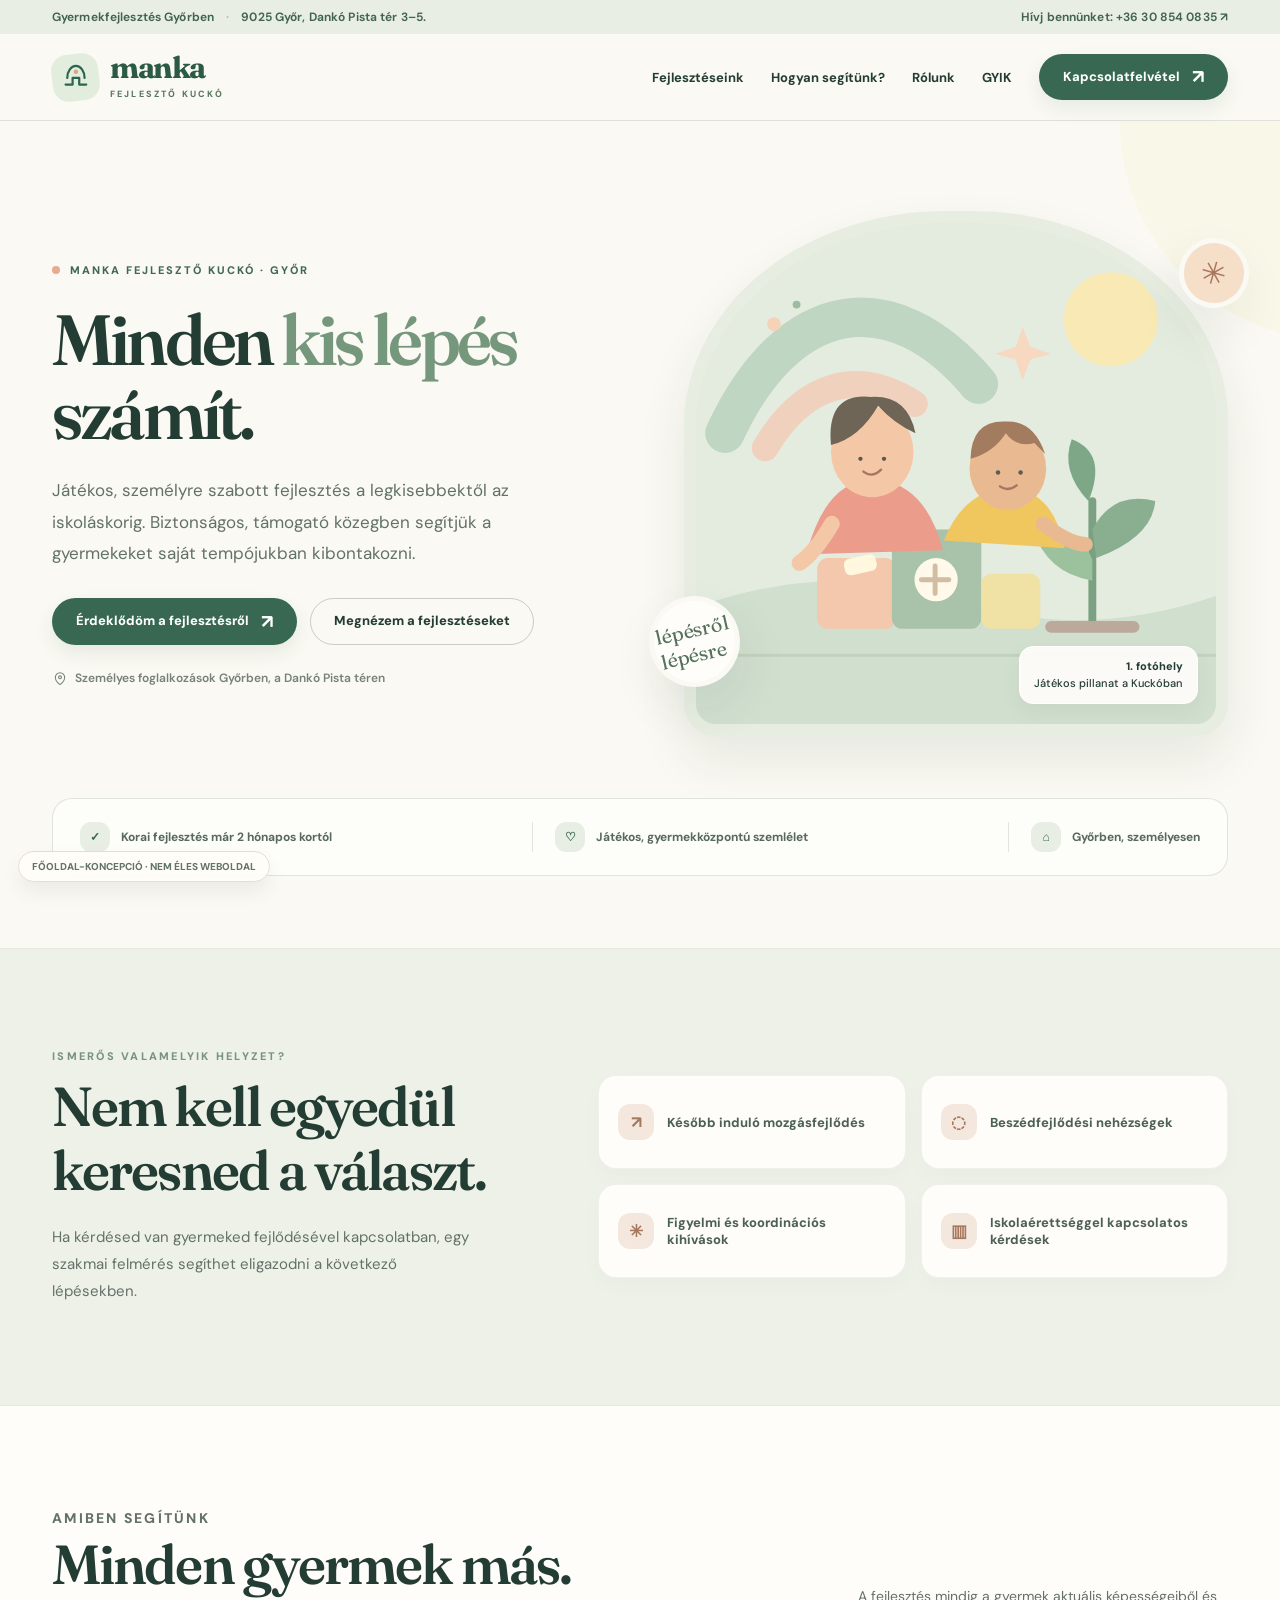
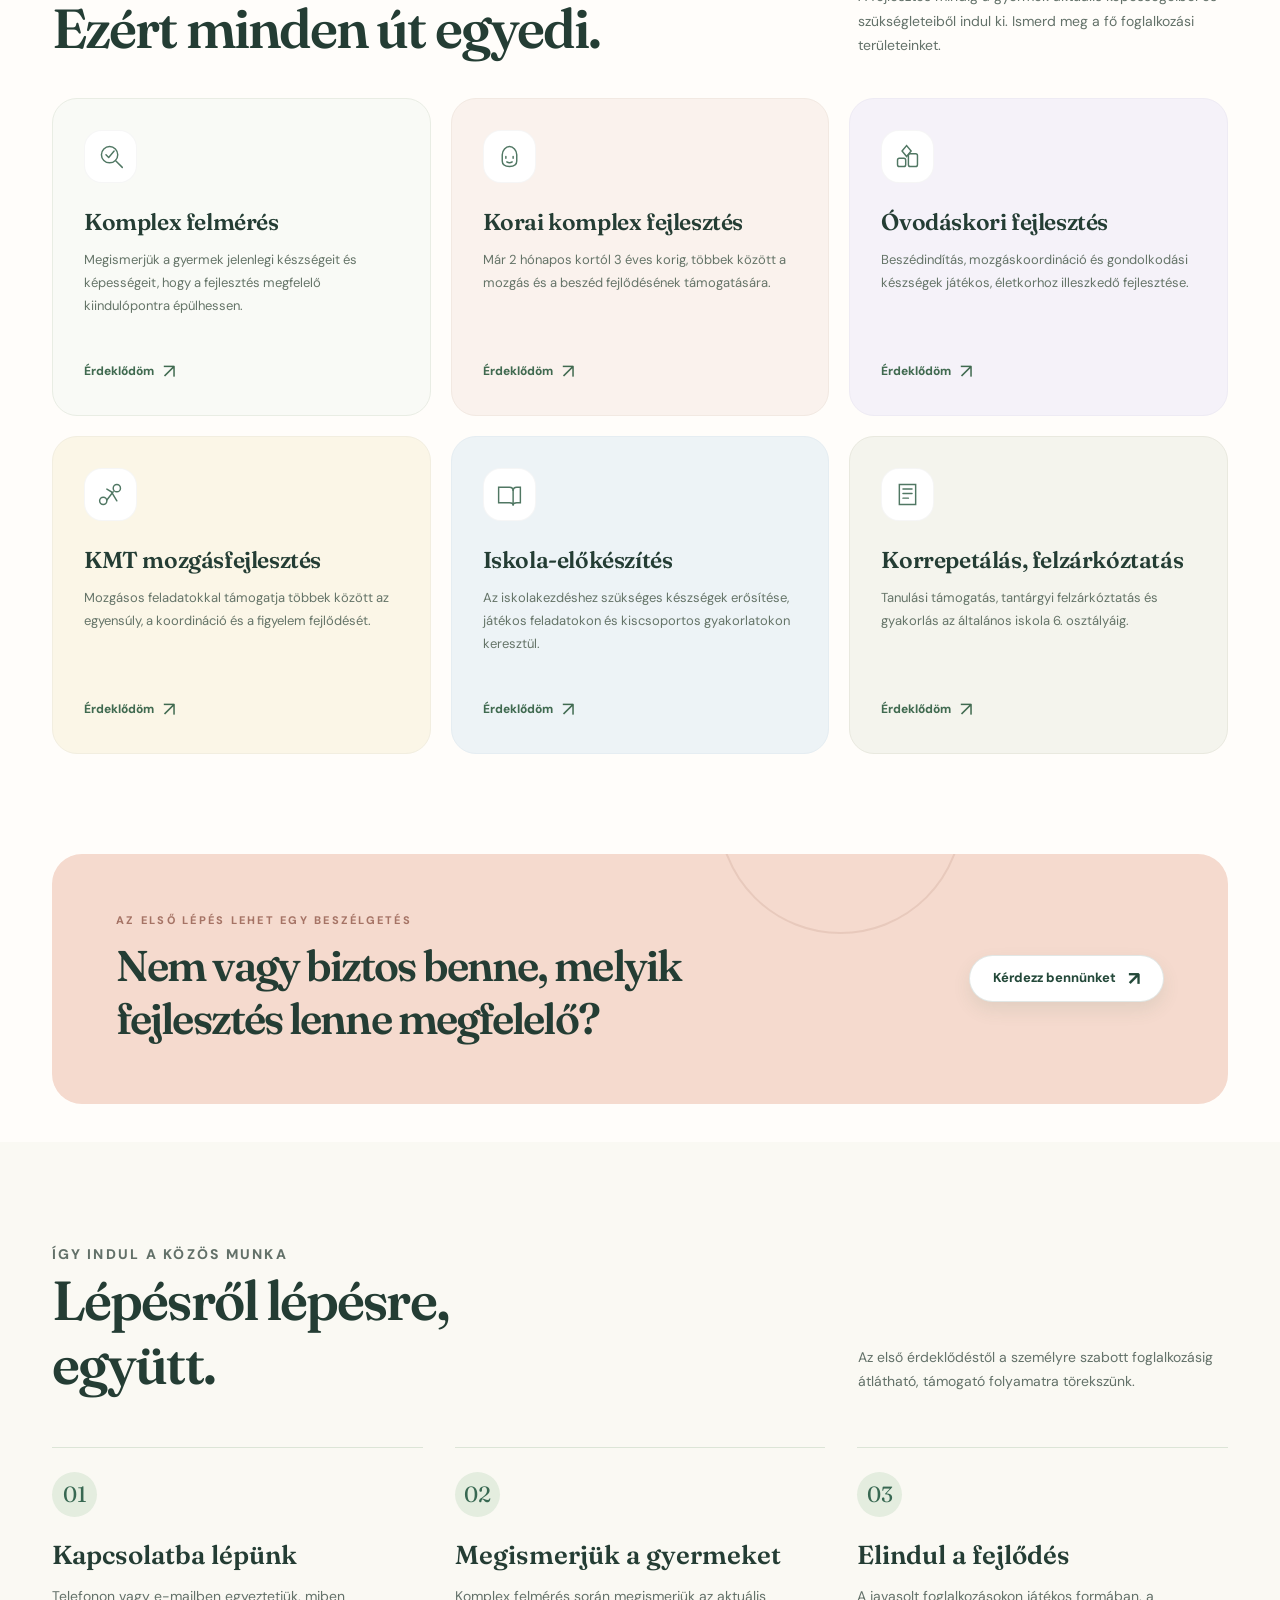
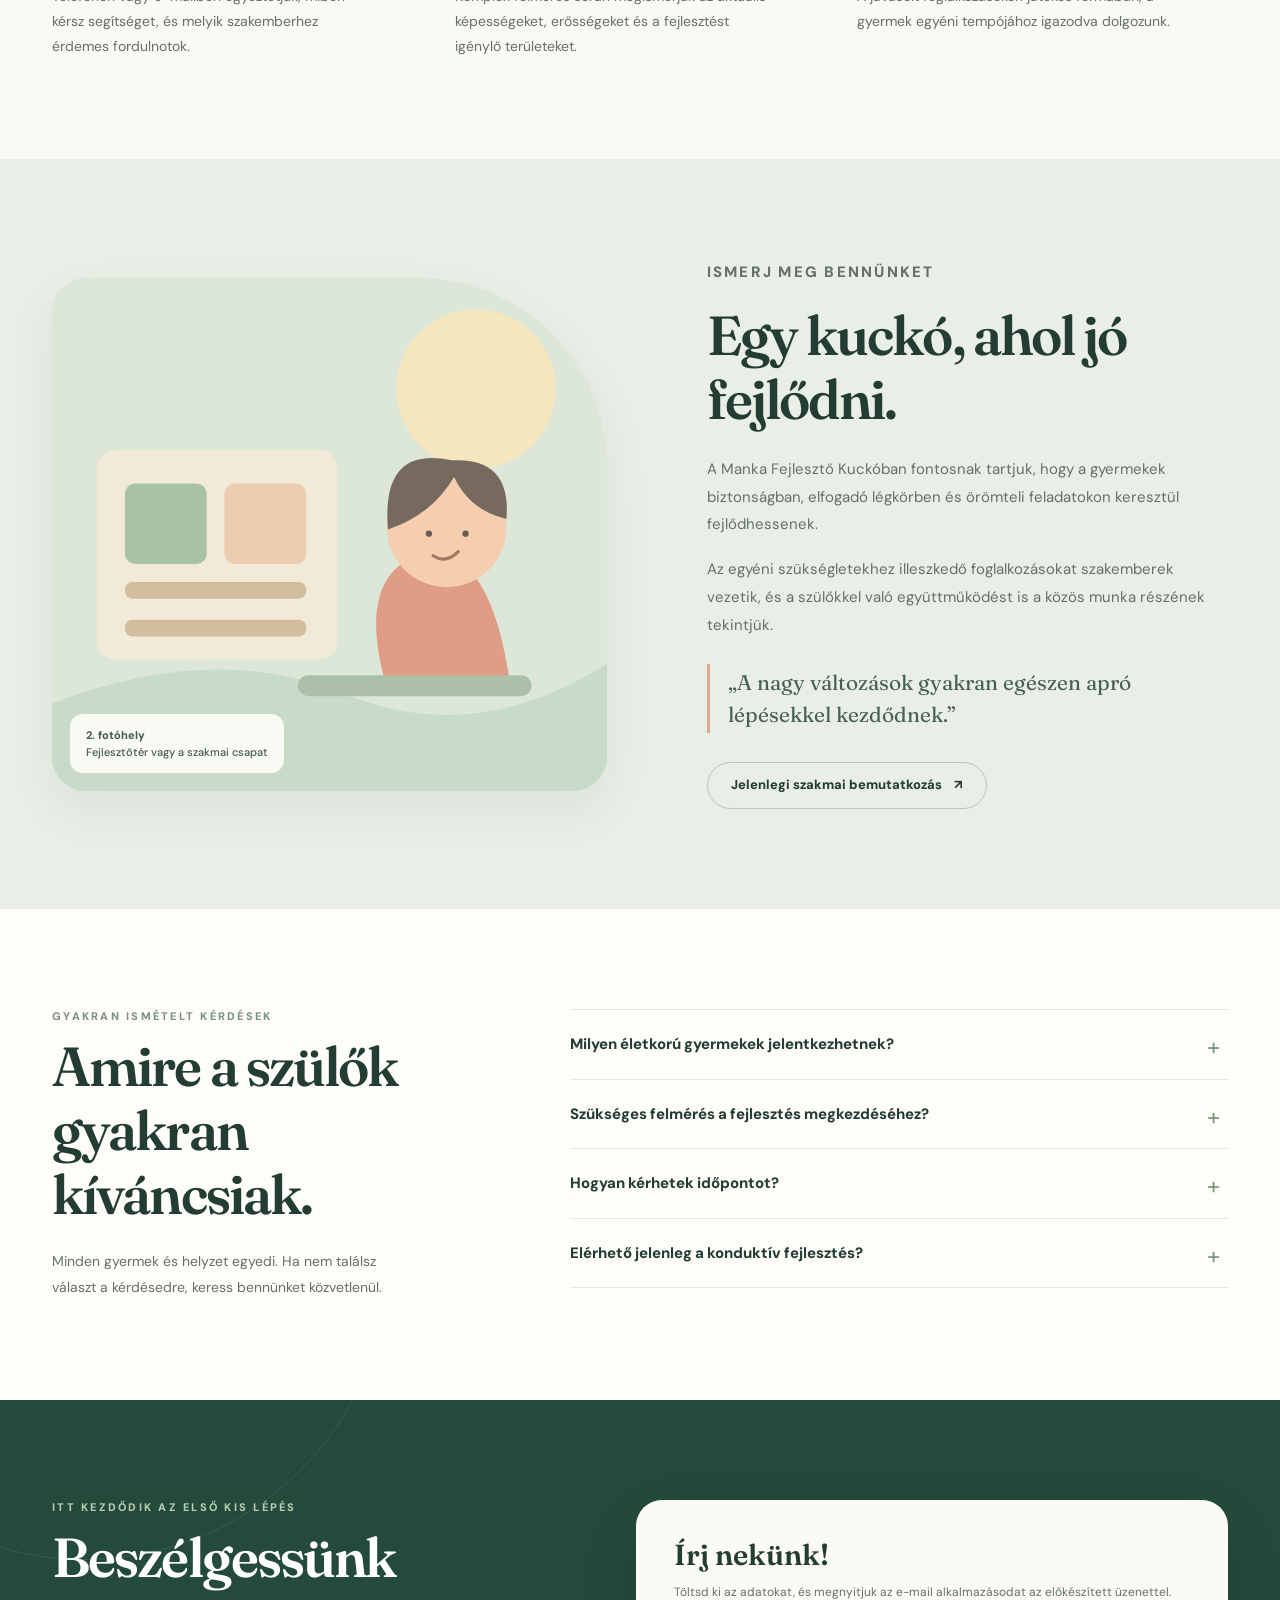
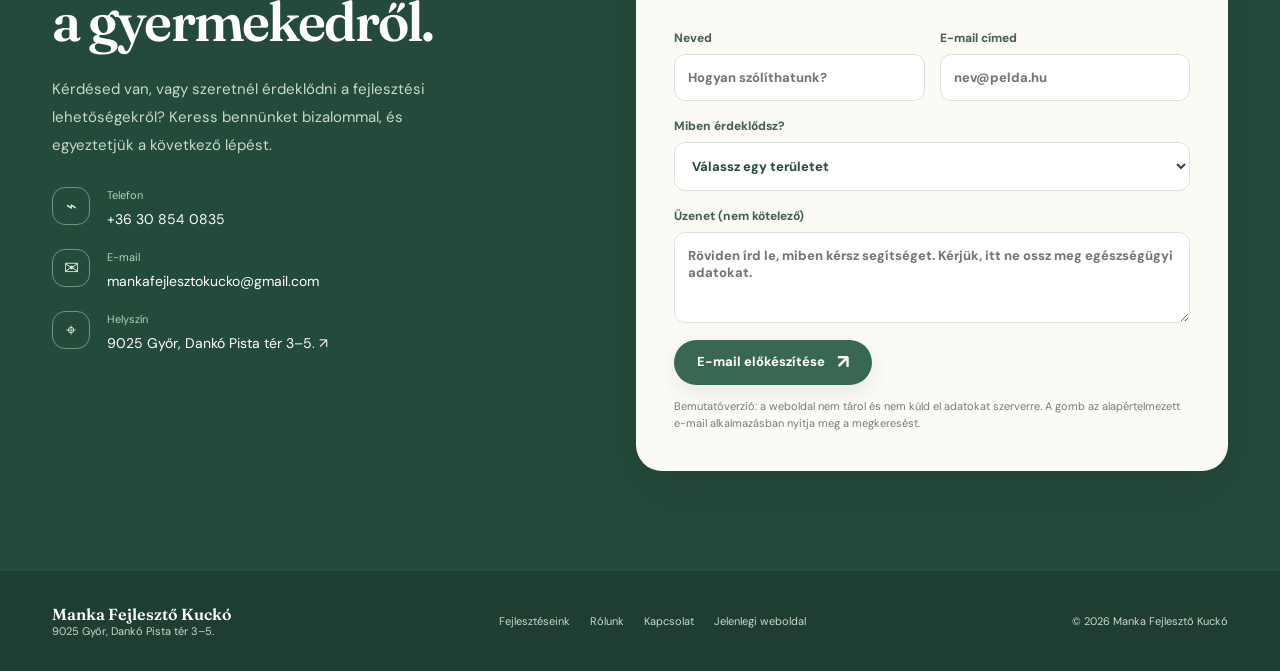
==== site/index.html @ 6ec90749 "Manka reszponziv fooldal feltoltese" ====
<!DOCTYPE html>
<html lang="hu">
<head>
  <meta charset="utf-8" />
  <meta name="viewport" content="width=device-width, initial-scale=1" />
  <meta name="theme-color" content="#f9f7f1" />
  <meta name="robots" content="noindex, nofollow" />
  <meta name="description" content="Manka Fejlesztő Kuckó Győrben. Korai komplex fejlesztés, óvodáskori fejlesztés, KMT mozgásfejlesztés, iskola-előkészítés és felzárkóztatás. Minden kis lépés számít." />
  <title>Manka Fejlesztő Kuckó | Minden kis lépés számít</title>
  <link rel="preconnect" href="https://fonts.googleapis.com" />
  <link rel="preconnect" href="https://fonts.gstatic.com" crossorigin />
  <link href="https://fonts.googleapis.com/css2?family=DM+Sans:wght@400;500;600;700;800&family=Fraunces:opsz,wght,SOFT,WONK@9..144,400,50,1;9..144,500,50,1;9..144,600,50,1;9..144,700,50,1&display=swap" rel="stylesheet" />
  <style>
    :root {
      --bg: #faf9f3;
      --paper: #fffdfa;
      --cream: #f3f1e8;
      --ink: #243d34;
      --muted: #637169;
      --green: #386852;
      --green-dk: #24493a;
      --sage: #e7eee3;
      --lilac: #ece5f3;
      --peach: #f8ded0;
      --butter: #f7ebbc;
      --sky: #dce8ee;
      --line: rgba(36,61,52,.13);
      --radius: 24px;
      --shadow: 0 22px 50px rgba(43,64,46,.08);
    }
    *, *::before, *::after { box-sizing:border-box }
    html { scroll-behavior:smooth; scroll-padding-top: 112px }
    body { margin:0; color:var(--ink); background:var(--bg); font-family:'DM Sans','Segoe UI',Arial,sans-serif; -webkit-font-smoothing:antialiased }
    a { color:inherit; text-decoration:none }
    button,input,select,textarea { font:inherit }
    button { cursor:pointer }
    img,svg { max-width:100%; display:block }
    ::selection { background:#d9e9c9 }
    :focus-visible { outline:3px solid #d98a72; outline-offset:3px }
    .container { width:min(1176px, calc(100% - 56px)); margin-inline:auto }
    .topbar { background:#e8eee4; color:#416350; font-size:12px; font-weight:650; letter-spacing:.01em; }
    .topbar .container { display:flex; justify-content:space-between; align-items:center; min-height:34px; gap:16px }
    .topbar a:hover { text-decoration:underline }
    .topbar .sep { margin:0 9px; opacity:.38 }
    .header { position:sticky; z-index:50; top:0; background:rgba(250,249,243,.96); backdrop-filter:blur(16px); border-bottom:1px solid var(--line) }
    .nav { height:86px; display:flex; align-items:center; gap:30px }
    .brand { display:inline-flex; align-items:center; gap:11px; flex:none; white-space:nowrap }
    .brand-icon { width:47px; height:47px; border-radius:16px; background:#e3edde; display:grid; place-items:center; transform:rotate(-7deg) }
    .brand-icon svg { transform:rotate(7deg) }
    .brand-name { font-family:'Fraunces',Georgia,serif; font-weight:700; font-size:30px; line-height:.95; letter-spacing:-1.5px; color:#2b5a45 }
    .brand-caption { display:block; margin-top:5px; font-size:9px; font-weight:800; letter-spacing:2.15px; color:#587761; text-transform:uppercase }
    .menu { margin-left:auto; display:flex; align-items:center; gap:27px; font-size:13px; font-weight:700 }
    .menu a:not(.btn) { transition:color .2s }
    .menu a:hover { color:var(--green) }
    .btn { display:inline-flex; justify-content:center; align-items:center; gap:12px; padding:15px 23px; border:1px solid transparent; border-radius:999px; background:var(--green); color:white; font-weight:800; font-size:13px; line-height:1.15; box-shadow:0 8px 18px rgba(56,104,82,.1); transition:transform .2s ease,background .2s ease,box-shadow .2s ease }
    .btn:hover { background:#234d3a; transform:translateY(-2px); box-shadow:0 12px 22px rgba(36,73,58,.16) }
    .btn-light { background:#fff; color:var(--green-dk); border-color:rgba(36,73,58,.13) }
    .btn-light:hover { color:white }
    .btn-outline { color:var(--ink); background:transparent; border:1px solid rgba(36,61,52,.23); box-shadow:none }
    .btn-outline:hover { color:#fff }
    .arrow { font-size:19px; line-height:0 }
    .menu-toggle { display:none; margin-left:auto; align-items:center; justify-content:center; width:44px; height:44px; border:1px solid var(--line); border-radius:13px; background:white; color:var(--ink) }
    .hero { position:relative; isolation:isolate; padding:75px 0 72px; overflow:hidden }
    .hero::after { content:''; position:absolute; width:440px; height:440px; right:-280px; top:-220px; border-radius:50%; background:var(--butter); opacity:.22; z-index:-1 }
    .hero-grid { display:grid; grid-template-columns:1fr 1.02fr; gap:64px; align-items:center }
    .eyebrow { display:inline-flex; align-items:center; gap:10px; color:#416851; font-size:11px; font-weight:800; letter-spacing:2px; text-transform:uppercase }
    .eyebrow::before { content:''; width:8px; height:8px; background:#e7aa90; border-radius:50%; }
    .hero h1 { font-family:'Fraunces',Georgia,serif; font-size:clamp(55px,5.55vw,81px); line-height:1.045; font-weight:600; letter-spacing:-3.8px; margin:24px 0 24px; max-width:600px }
    .hero h1 em { font-style:normal; color:#75977c }
    .hero-desc { font-size:17px; color:#627268; line-height:1.85; max-width:482px; margin:0 0 29px }
    .hero-actions { display:flex; align-items:center; gap:13px; flex-wrap:wrap }
    .hero-note { display:flex; align-items:center; gap:7px; color:#748177; font-size:12px; font-weight:600; margin-top:25px }
    .hero-note svg { width:16px; height:16px }
    .hero-art { position:relative; min-width:0; padding:15px 0 12px 18px }
    .hero-visual { position:relative; aspect-ratio: 1.035; border-radius:48% 47% 32px 32px/41% 40% 32px 32px; background:#e1e9da; border:12px solid #e7eee1; box-shadow:0 24px 50px rgba(44,70,56,.09); overflow:hidden }
    .hero-photo { position:absolute; inset:0; width:100%; height:100%; object-fit:cover; display:none }
    .hero-visual.has-image .hero-photo { display:block }
    .hero-visual.has-image .placeholder-art { display:none }
    .placeholder-art { height:100%; width:100%; display:grid; place-items:center; position:relative; overflow:hidden; background:linear-gradient(140deg,#eff1e4 5%,#dce8de 90%) }
    .placeholder-art svg { width:100%; height:100%; position:absolute; inset:0 }
    .photo-tag { position:absolute; right:18px; bottom:20px; padding:11px 14px; color:var(--ink); background:rgba(255,253,250,.92); border:1px solid #fff; border-radius:14px; font-size:11px; font-weight:800; line-height:1.55; text-align:right; box-shadow:0 8px 20px rgba(45,71,49,.06) }
    .hero-visual.has-image .photo-tag { display:none }
    .bubble { position:absolute; display:grid; place-items:center; font-family:'Fraunces',Georgia,serif; font-size:20px; color:#55725a; background:#fffdfa; border:5px solid var(--bg); box-shadow:var(--shadow); border-radius:50%; width:91px; height:91px; left:-17px; bottom:61px; transform:rotate(-13deg) }
    .bubble.small { width:70px; height:70px; left:auto; right:-21px; top:42px; bottom:auto; background:#f6dfc9; color:#aa775e; transform:rotate(16deg); font-size:31px }
    .hero-points { margin-top:50px; padding:23px 27px; border-radius:20px; background:rgba(255,255,255,.6); border:1px solid var(--line); display:flex; justify-content:space-between; gap:15px; align-items:center }
    .hero-point { display:flex; align-items:center; gap:11px; color:#57695e; font-size:12px; font-weight:700; }
    .hero-point .picon { flex:none; width:30px; height:30px; border-radius:11px; display:grid; place-items:center; background:#e9eee5; color:var(--green) }
    .hero-point + .hero-point { padding-left:22px; border-left:1px solid var(--line) }
    section { scroll-margin-top:90px }
    .section { padding:100px 0 }
    .section-head { display:flex; align-items:end; justify-content:space-between; gap:30px; margin-bottom:37px }
    .kicker { font-size:11px; font-weight:800; letter-spacing:2.25px; color:#79927e; text-transform:uppercase; margin:0 0 12px }
    h2,h3,p { overflow-wrap:break-word }
    h2 { font-family:'Fraunces',Georgia,serif; font-weight:600; font-size:clamp(38px,4.3vw,55px); line-height:1.16; letter-spacing:-1.9px; margin:0 }
    .section-head p { max-width:370px; line-height:1.75; font-size:14px; color:var(--muted); margin:0 0 3px }
    .concerns { background:#edf1e8; border-top:1px solid rgba(36,61,52,.04); border-bottom:1px solid rgba(36,61,52,.04) }
    .concerns-grid { display:grid; grid-template-columns: .84fr 1.16fr; gap:90px; align-items:center }
    .concerns .intro { color:var(--muted); font-size:15px; line-height:1.8; margin:21px 0 0; max-width:430px }
    .concerns-list { display:grid; grid-template-columns:1fr 1fr; gap:15px }
    .concern { min-height:94px; display:flex; align-items:center; gap:13px; background:var(--paper); border:1px solid rgba(44,79,55,.07); padding:19px; border-radius:18px; font-weight:750; font-size:13px; color:#4c6054; box-shadow:0 8px 22px rgba(50,74,50,.025) }
    .concern span { flex:none; display:grid; place-items:center; width:36px; height:36px; border-radius:12px; background:#f4e8de; color:#a8785e; font-size:17px }
    .services { background:#fffdfa }
    .service-grid { display:grid; grid-template-columns:repeat(3,1fr); gap:20px }
    .service { display:flex; flex-direction:column; gap:0; border:1px solid #e9ede4; padding:31px; border-radius:25px; background:#f9faf6; min-height:318px; transition:transform .2s ease,box-shadow .2s ease; position:relative }
    .service:hover { transform:translateY(-5px); box-shadow:var(--shadow) }
    .service:nth-child(2) { background:#faf2ed; border-color:#f2e9e2 }
    .service:nth-child(3) { background:#f5f2f9; border-color:#eeebf4 }
    .service:nth-child(4) { background:#fbf6e7; border-color:#f2eee0 }
    .service:nth-child(5) { background:#edf3f6; border-color:#e5edf2 }
    .service:nth-child(6) { background:#f4f4ed; border-color:#e9e9df }
    .service-icon { width:53px; height:53px; border-radius:18px; background:white; display:grid; place-items:center; color:#507763; margin-bottom:25px; border:1px solid rgba(0,0,0,.035) }
    .service-icon svg { width:29px; height:29px }
    .service h3 { font-family:'Fraunces',Georgia,serif; font-size:23px; letter-spacing:-.4px; line-height:1.27; margin:0 0 12px; font-weight:600 }
    .service p { color:#657468; font-size:13px; line-height:1.75; margin:0 0 22px }
    .service-link { margin-top:auto; font-weight:800; color:#406a50; font-size:12px; display:inline-flex; align-items:center; gap:9px; width:fit-content }
    .service-link span { font-size:20px; font-weight:400 }
    .interlude { padding:0 0 38px; background:#fffdfa }
    .interlude-inner { border-radius:30px; background:#f5dace; min-height:250px; display:flex; align-items:center; justify-content:space-between; gap:40px; padding:53px 64px; position:relative; overflow:hidden }
    .interlude-inner::after { content:''; width:245px; height:245px; border:2px solid rgba(146,102,83,.14); border-radius:50%; position:absolute; right:265px; top:-165px }
    .interlude .kicker { color:#a57365 }
    .interlude h2 { max-width:615px; font-size:43px; line-height:1.24 }
    .steps { background:#faf9f3 }
    .step-grid { display:grid; grid-template-columns:repeat(3,1fr); gap:32px; margin-top:50px }
    .step { border-top:1px solid #dce5d7; padding-top:24px }
    .step-no { width:45px; height:45px; display:grid; place-items:center; border-radius:50%; background:#e4eddf; font-family:'Fraunces',Georgia,serif; font-size:22px; color:var(--green); margin-bottom:22px }
    .step h3 { font-family:'Fraunces',Georgia,serif; font-size:26px; font-weight:600; margin:0 0 13px }
    .step p { max-width:318px; color:var(--muted); font-size:14px; line-height:1.8; margin:0 }
    .about { background:#e9eee6 }
    .about-grid { display:grid; grid-template-columns:1fr .94fr; gap:100px; align-items:center }
    .about-photo { aspect-ratio: 1.08; position:relative; border-radius:34px 190px 34px 34px; background:#d7e3d6; overflow:hidden; box-shadow:0 20px 48px rgba(41,73,53,.065) }
    .about-photo svg { position:absolute; inset:0; width:100%; height:100% }
    .about-photo img { width:100%; height:100%; position:absolute; inset:0; object-fit:cover; display:none }
    .about-photo.has-image img { display:block }
    .about-photo.has-image svg { display:none }
    .photo-label { position:absolute; bottom:18px; left:18px; padding:13px 16px; border-radius:13px; color:#465b50; font-weight:800; font-size:11px; line-height:1.5; background:rgba(255,253,250,.91) }
    .about-photo.has-image .photo-label { display:none }
    .about h2 { margin-bottom:24px }
    .about p { font-size:15px; line-height:1.85; color:var(--muted); margin:0 0 17px }
    .about-statement { margin:25px 0 29px; border-left:3px solid #dba98c; padding:3px 0 3px 18px; font-family:'Fraunces',Georgia,serif; font-size:21px; line-height:1.5; color:#46614f }
    .faq { background:#fffdfa }
    .faq-grid { display:grid; grid-template-columns:.8fr 1.2fr; gap:80px; align-items:start }
    .faq-intro { color:var(--muted); line-height:1.85; font-size:14px; max-width:330px; margin:22px 0 0 }
    details { border-bottom:1px solid #e4e9e2; }
    details:first-child { border-top:1px solid #e4e9e2 }
    summary { list-style:none; padding:23px 44px 23px 0; cursor:pointer; font-size:15px; font-weight:800; position:relative; line-height:1.5 }
    summary::-webkit-details-marker { display:none }
    summary::after { content:'+'; position:absolute; right:8px; top:19px; font-size:24px; font-weight:400; color:#78957d }
    details[open] summary::after { content:'−' }
    .faq details p { color:var(--muted); font-size:14px; line-height:1.8; margin:0; padding:0 24px 22px 0 }
    .contact { background:#244a3b; color:#fff; position:relative; overflow:hidden }
    .contact::before { content:''; position:absolute; width:610px; height:610px; border:1px solid rgba(255,255,255,.09); border-radius:50%; top:-450px; left:-220px }
    .contact-grid { display:grid; grid-template-columns: .9fr 1.1fr; gap:100px; align-items:start }
    .contact .kicker { color:#bacdb4 }
    .contact h2 { max-width:450px }
    .contact-intro { color:#cbd8ce; line-height:1.85; max-width:420px; font-size:15px; margin:22px 0 28px }
    .contact-detail { display:flex; align-items:flex-start; gap:17px; margin:19px 0; font-size:14px; line-height:1.6 }
    .contact-detail .d-icon { width:38px; height:38px; flex:none; border:1px solid #739182; border-radius:13px; display:grid; place-items:center; font-size:18px; color:#e0eddc }
    .contact-detail small { color:#b7cdbd; display:block; font-size:11px; margin-bottom:3px }
    .contact-detail a:hover { text-decoration:underline }
    .form-card { background:#fbfaf5; padding:38px; border-radius:26px; color:var(--ink); box-shadow:0 24px 60px rgba(0,0,0,.10) }
    .form-card h3 { font-family:'Fraunces',Georgia,serif; font-weight:600; font-size:29px; line-height:1.2; margin:0 0 9px }
    .form-card .hint { color:var(--muted); font-size:12px; line-height:1.7; margin:0 0 27px }
    .field-grid { display:grid; grid-template-columns:1fr 1fr; gap:15px }
    label.field { display:flex; flex-direction:column; gap:8px; margin-bottom:17px; color:#466054; font-size:12px; font-weight:800 }
    .field input,.field select,.field textarea { width:100%; border:1px solid #dae3da; background:#fff; border-radius:11px; padding:14px 13px; color:#2d4939; outline:none; font-size:13px; }
    .field input:focus,.field select:focus,.field textarea:focus { border-color:#81aa88; box-shadow:0 0 0 3px rgba(129,170,136,.13) }
    .field textarea { min-height:91px; resize:vertical }
    .form-note { color:#718075; font-size:11px; line-height:1.6; margin:13px 0 0 }
    .form-card button { border:0 }
    footer { background:#1d3e31; color:#cbd7ce; padding:33px 0 }
    .footer-row { display:flex; align-items:center; justify-content:space-between; gap:18px; font-size:11px }
    .footer-row strong { font-size:16px; font-family:'Fraunces',Georgia,serif; color:#fff; font-weight:600 }
    .footer-links { display:flex; gap:20px; flex-wrap:wrap }
    .footer-links a:hover { color:#fff;text-decoration:underline }
    .prototype-banner { position:fixed; bottom:18px; left:18px; z-index:42; background:#fffdf7ed; border:1px solid #e3ded1; border-radius:999px; color:#637369; padding:8px 13px; font-size:10px; font-weight:800; box-shadow:0 10px 20px rgba(0,0,0,.06); pointer-events:none }
    .mobile-cta { display:none }
    @media (max-width:1050px) {
      .menu { gap:15px; font-size:12px }
      .hero-grid { gap:25px }
      .hero h1 { font-size:65px }
      .about-grid { gap:45px }
      .contact-grid { gap:45px }
    }
    @media (max-width:820px) {
      .container { width:min(100% - 36px,650px) }
      .topbar { display:none }
      .nav { height:70px }
      .brand-name { font-size:25px }
      .brand-icon { width:43px;height:43px }
      .menu-toggle { display:flex }
      .menu { display:none; position:absolute; top:70px; left:0; right:0; background:#fcfaf5; border-top:1px solid var(--line); padding:20px 24px 24px; box-shadow:0 20px 25px rgba(0,0,0,.07); flex-direction:column; align-items:stretch; gap:0; }
      .menu.is-open { display:flex }
      .menu a { padding:14px 5px; font-size:15px }
      .menu .btn { margin-top:12px; padding:15px }
      .hero { padding:52px 0 59px }
      .hero-grid { grid-template-columns:1fr; gap:30px }
      .hero h1 { font-size:clamp(49px,9vw,70px); max-width:660px;letter-spacing:-2.6px }
      .hero-desc { max-width:560px }
      .hero-art { max-width:550px; width:100%; margin:0 auto; padding:20px 25px }
      .hero-visual { aspect-ratio:1.16 }
      .hero-points { margin-top:14px; flex-wrap:wrap; justify-content:center }
      .hero-point + .hero-point { border:0; padding-left:0 }
      .section { padding:72px 0 }
      .section-head { align-items:start; flex-direction:column; gap:12px }
      .concerns-grid,.about-grid,.faq-grid,.contact-grid { grid-template-columns:1fr; gap:35px }
      .concerns-list { gap:12px }
      .service-grid { grid-template-columns:repeat(2,1fr) }
      .interlude-inner { padding:45px 30px; flex-direction:column; align-items:start; gap:25px }
      .interlude h2 { font-size:38px }
      .step-grid { gap:20px }
      .about-photo { max-width:570px; margin:0 auto; width:100%; aspect-ratio:1.3 }
      .contact-grid { gap:34px }
      .prototype-banner { display:none }
      .mobile-cta { display:flex; align-items:center; justify-content:center; gap:8px; position:fixed; bottom:14px; right:14px; z-index:49; background:var(--green); color:#fff; padding:13px 18px; border-radius:99px; font-weight:800; font-size:12px; box-shadow:0 8px 30px #1d3e3160 }
      body { padding-bottom:30px }
    }
    @media (max-width:560px) {
      .hero h1 { font-size:52px; line-height:1.09; letter-spacing:-2.3px }
      .hero-desc { font-size:15px; line-height:1.8 }
      .hero-actions .btn { flex:1; min-width:170px; padding:16px 15px }
      .hero-point { width:100%; }
      .hero-points { padding:16px 19px; gap:15px; align-items:start }
      .hero-art { padding:10px 11px }
      .hero-visual { border-width:8px; border-radius:44% 44% 23px 23px/34% 34% 23px 23px }
      .bubble { width:67px;height:67px;left:-10px;bottom:55px;font-size:16px;border-width:3px }
      .bubble.small { width:51px;height:51px;right:-9px;top:24px;font-size:25px;border-width:3px }
      .photo-tag { right:12px;bottom:12px;font-size:10px;padding:9px }
      .section { padding:63px 0 }
      h2 { font-size:38px; letter-spacing:-1.2px }
      .concerns-list { grid-template-columns:1fr 1fr; gap:8px }
      .concern { font-size:12px; padding:12px; min-height:85px; gap:9px; }
      .concern span { width:28px; height:28px; border-radius:9px; font-size:14px }
      .service-grid { grid-template-columns:1fr }
      .service { min-height:264px; padding:27px }
      .service-icon { margin-bottom:18px }
      .interlude-inner { border-radius:22px; padding:36px 23px }
      .interlude h2 { font-size:33px }
      .step-grid { grid-template-columns:1fr; gap:28px; margin-top:35px }
      .step { display:grid;grid-template-columns:53px 1fr;column-gap:10px;align-items:start }
      .step-no { grid-row:span 2;margin-bottom:0 }
      .step h3 {font-size:24px; margin:3px 0 4px }
      .step p { grid-column:2 }
      .about-photo { aspect-ratio:1.1 }
      .form-card { padding:25px 18px }
      .field-grid { grid-template-columns:1fr; gap:0 }
      .footer-row { flex-direction:column; align-items:start }
      .footer-links { gap:12px }
    }
    @media (prefers-reduced-motion:reduce) { *, *::before,*::after { scroll-behavior:auto !important; transition:none !important; animation:none !important } }
  </style>
</head>
<body>
  <div class="topbar"><div class="container"><div>Gyermekfejlesztés Győrben <span class="sep">·</span> 9025 Győr, Dankó Pista tér 3–5.</div><a href="tel:+36308540835">Hívj bennünket: +36 30 854 0835 ↗</a></div></div>
  <header class="header">
    <div class="container nav">
      <a class="brand" href="#kezdolap" aria-label="Manka Fejlesztő Kuckó – Kezdőlap">
        <span class="brand-icon" aria-hidden="true"><svg width="33" height="33" viewBox="0 0 40 40" fill="none"><path d="M10 20.5C10 12.4 14.8 6 20.5 6S31 12.4 31 20.5" stroke="#2c654d" stroke-width="2.7" stroke-linecap="round"/><path d="M8 28.5h8.5v-8h8v8H33" stroke="#2c654d" stroke-width="2.7" stroke-linecap="round" stroke-linejoin="round"/><circle cx="20.5" cy="13" r="2.7" fill="#dca487"/></svg></span>
        <span><span class="brand-name">manka</span><span class="brand-caption">Fejlesztő Kuckó</span></span>
      </a>
      <button class="menu-toggle" id="menuToggle" type="button" aria-label="Menü megnyitása" aria-controls="navMenu" aria-expanded="false">
        <svg width="21" height="21" viewBox="0 0 24 24" fill="none" stroke="currentColor" stroke-width="2" stroke-linecap="round"><path d="M4 7h16M4 12h16M4 17h16"/></svg>
      </button>
      <nav class="menu" id="navMenu" aria-label="Fő navigáció">
        <a href="#fejlesztesek">Fejlesztéseink</a>
        <a href="#hogyan">Hogyan segítünk?</a>
        <a href="#rolunk">Rólunk</a>
        <a href="#kerdesek">GYIK</a>
        <a href="#kapcsolat" class="btn">Kapcsolatfelvétel <span class="arrow" aria-hidden="true">↗</span></a>
      </nav>
    </div>
  </header>

  <main>
    <section class="hero" id="kezdolap">
      <div class="container">
        <div class="hero-grid">
          <div>
            <span class="eyebrow">Manka Fejlesztő Kuckó · Győr</span>
            <h1>Minden <em>kis lépés</em> számít.</h1>
            <p class="hero-desc">Játékos, személyre szabott fejlesztés a legkisebbektől az iskoláskorig. Biztonságos, támogató közegben segítjük a gyermekeket saját tempójukban kibontakozni.</p>
            <div class="hero-actions"><a class="btn" href="#kapcsolat">Érdeklődöm a fejlesztésről <span class="arrow" aria-hidden="true">↗</span></a><a class="btn btn-outline" href="#fejlesztesek">Megnézem a fejlesztéseket</a></div>
            <div class="hero-note"><svg viewBox="0 0 24 24" fill="none" stroke="currentColor" stroke-width="1.6"><path d="M12 22s7-4.6 7-11A7 7 0 0 0 5 11c0 6.4 7 11 7 11Z"/><circle cx="12" cy="11" r="2.2"/></svg> Személyes foglalkozások Győrben, a Dankó Pista téren</div>
          </div>
          <div class="hero-art" aria-label="Illusztráció és a későbbi Manka fotó helye">
            <div class="hero-visual" id="heroVisual">
              <img class="hero-photo" id="heroPhoto" alt="Játékos fejlesztés a Manka Fejlesztő Kuckóban" />
              <div class="placeholder-art" aria-hidden="true">
                <svg viewBox="0 0 550 510" preserveAspectRatio="xMidYMid slice" xmlns="http://www.w3.org/2000/svg">
                  <rect width="550" height="510" fill="#e4ebdf"/><path d="M0 395Q145 340 275 384T550 376V510H0Z" fill="#d1dfcf"/>
                  <circle cx="433" cy="98" r="48" fill="#f9e9b5"/>
                  <path d="M40 214C105 74 211 60 298 164" stroke="#bfd6c2" stroke-width="40" fill="none" stroke-linecap="round"/><path d="M81 229C119 164 174 146 233 184" stroke="#f0d1be" stroke-width="27" fill="none" stroke-linecap="round"/>
                  <path d="M414 409V283" stroke="#7ca082" stroke-width="8" stroke-linecap="round"/><path d="M418 341Q475 320 478 283Q435 272 414 312" fill="#89af90"/><path d="M414 364Q367 356 354 312Q400 305 414 343" fill="#9cc19d"/><path d="M410 283Q381 252 393 220Q430 234 410 283" fill="#7da786"/>
                  <rect x="366" y="405" width="96" height="12" rx="6" fill="#bca99b"/>
                  <rect x="134" y="341" width="80" height="72" rx="11" fill="#f3c8ac"/><rect x="210" y="312" width="91" height="101" rx="11" fill="#a8c3aa"/><rect x="301" y="357" width="60" height="56" rx="10" fill="#f0e1a4"/>
                  <rect x="160" y="343" width="33" height="17" rx="6" fill="#fff8df" transform="rotate(-12 160 343)"/><circle cx="255" cy="363" r="22" fill="#fff9e9"/><path d="M254 349v28m-14-14h28" stroke="#d3bca4" stroke-width="5" stroke-linecap="round"/>
                  <path d="M123 337Q145 254 200 262Q245 269 262 333" fill="#eb9c8a"/><ellipse cx="190" cy="233" rx="42" ry="46" fill="#f4c7a7"/><path d="M148 226Q143 172 189 177Q226 175 234 214Q212 204 196 186Q177 219 148 226" fill="#6e6557"/><circle cx="178" cy="240" r="2.2" fill="#5c584f"/><circle cx="202" cy="240" r="2.2" fill="#5c584f"/><path d="M181 253Q190 260 199 251" stroke="#a97562" stroke-width="2.4" stroke-linecap="round" fill="none"/>
                  <path d="M263 323Q284 270 332 270Q374 273 386 331" fill="#f0c75f"/><ellipse cx="328" cy="250" rx="39" ry="42" fill="#e9ba91"/><path d="M290 240Q291 201 325 202Q354 200 366 235L355 224Q337 229 326 214Q313 234 290 240" fill="#a37c5f"/><circle cx="318" cy="254" r="2.3" fill="#605c54"/><circle cx="341" cy="254" r="2.3" fill="#605c54"/><path d="M320 268Q328 274 337 267" stroke="#a97562" stroke-width="2.4" stroke-linecap="round" fill="none"/>
                  <path d="M149 306Q132 335 116 346" stroke="#f4c7a7" stroke-width="16" stroke-linecap="round"/><path d="M364 306Q389 326 407 327" stroke="#e9ba91" stroke-width="15" stroke-linecap="round"/>
                  <path d="M0 440H550" stroke="#c2d2be" stroke-width="3"/><circle cx="90" cy="103" r="7" fill="#f5d3b9"/><circle cx="113" cy="83" r="4" fill="#9dbb9e"/><path d="M343 106l8 20 21 7-21 6-8 21-7-21-21-6 21-7z" fill="#f7d9c2"/>
                </svg>
              </div>
              <div class="photo-tag">1. fotóhely<br><span style="font-weight:500">Játékos pillanat a Kuckóban</span></div>
            </div>
            <div class="bubble" aria-hidden="true">lépésről<br>lépésre</div><div class="bubble small" aria-hidden="true">✳</div>
          </div>
        </div>
        <div class="hero-points" aria-label="Rövid információk">
          <div class="hero-point"><span class="picon">✓</span> Korai fejlesztés már 2 hónapos kortól</div>
          <div class="hero-point"><span class="picon">♡</span> Játékos, gyermekközpontú szemlélet</div>
          <div class="hero-point"><span class="picon">⌂</span> Győrben, személyesen</div>
        </div>
      </div>
    </section>

    <section class="section concerns" aria-labelledby="concerns-title">
      <div class="container concerns-grid">
        <div><p class="kicker">Ismerős valamelyik helyzet?</p><h2 id="concerns-title">Nem kell egyedül<br>keresned a választ.</h2><p class="intro">Ha kérdésed van gyermeked fejlődésével kapcsolatban, egy szakmai felmérés segíthet eligazodni a következő lépésekben.</p></div>
        <div class="concerns-list">
          <div class="concern"><span aria-hidden="true">↗</span> Később induló mozgásfejlődés</div>
          <div class="concern"><span aria-hidden="true">◌</span> Beszédfejlődési nehézségek</div>
          <div class="concern"><span aria-hidden="true">✳</span> Figyelmi és koordinációs kihívások</div>
          <div class="concern"><span aria-hidden="true">▥</span> Iskolaérettséggel kapcsolatos kérdések</div>
        </div>
      </div>
    </section>

    <section class="section services" id="fejlesztesek">
      <div class="container">
        <div class="section-head"><div><p class="kicker">Amiben segítünk</p><h2>Minden gyermek más.<br>Ezért minden út egyedi.</h2></div><p>A fejlesztés mindig a gyermek aktuális képességeiből és szükségleteiből indul ki. Ismerd meg a fő foglalkozási területeinket.</p></div>
        <div class="service-grid">
          <article class="service"><div class="service-icon" aria-hidden="true"><svg viewBox="0 0 32 32" fill="none" stroke="currentColor" stroke-width="1.6"><circle cx="15" cy="14" r="9"/><path d="m22 21 7 7M11 14l3 3 6-7" stroke-linecap="round" stroke-linejoin="round"/></svg></div><h3>Komplex felmérés</h3><p>Megismerjük a gyermek jelenlegi készségeit és képességeit, hogy a fejlesztés megfelelő kiindulópontra épülhessen.</p><a class="service-link" href="#kapcsolat">Érdeklődöm <span aria-hidden="true">↗</span></a></article>
          <article class="service"><div class="service-icon" aria-hidden="true"><svg viewBox="0 0 32 32" fill="none" stroke="currentColor" stroke-width="1.6"><path d="M8 14c0-5 4-9 8-9s8 4 8 9v7c0 4-3 6-8 6s-8-2-8-6z"/><path d="M12 16v2m8-2v2M13 22c1.5 1 4.5 1 6 0" stroke-linecap="round"/></svg></div><h3>Korai komplex fejlesztés</h3><p>Már 2 hónapos kortól 3 éves korig, többek között a mozgás és a beszéd fejlődésének támogatására.</p><a class="service-link" href="#kapcsolat">Érdeklődöm <span aria-hidden="true">↗</span></a></article>
          <article class="service"><div class="service-icon" aria-hidden="true"><svg viewBox="0 0 32 32" fill="none" stroke="currentColor" stroke-width="1.6"><rect x="5" y="18" width="9" height="9" rx="2"/><rect x="17" y="13" width="10" height="14" rx="2"/><path d="m10 10 5-6 5 6-5 6z"/></svg></div><h3>Óvodáskori fejlesztés</h3><p>Beszédindítás, mozgáskoordináció és gondolkodási készségek játékos, életkorhoz illeszkedő fejlesztése.</p><a class="service-link" href="#kapcsolat">Érdeklődöm <span aria-hidden="true">↗</span></a></article>
          <article class="service"><div class="service-icon" aria-hidden="true"><svg viewBox="0 0 32 32" fill="none" stroke="currentColor" stroke-width="1.6"><circle cx="8" cy="23" r="4"/><circle cx="23" cy="9" r="4"/><path d="m12 22 7-9M12 10l5 3 6 10" stroke-linecap="round"/></svg></div><h3>KMT mozgásfejlesztés</h3><p>Mozgásos feladatokkal támogatja többek között az egyensúly, a koordináció és a figyelem fejlődését.</p><a class="service-link" href="#kapcsolat">Érdeklődöm <span aria-hidden="true">↗</span></a></article>
          <article class="service"><div class="service-icon" aria-hidden="true"><svg viewBox="0 0 32 32" fill="none" stroke="currentColor" stroke-width="1.6"><path d="M4 8h12c3 0 4 1.8 4 4v16c0-2-1.5-3-4-3H4z"/><path d="M20 12c0-2.2 1-4 4-4h4v17h-4c-2.5 0-4 1-4 3"/></svg></div><h3>Iskola-előkészítés</h3><p>Az iskolakezdéshez szükséges készségek erősítése, játékos feladatokon és kiscsoportos gyakorlatokon keresztül.</p><a class="service-link" href="#kapcsolat">Érdeklődöm <span aria-hidden="true">↗</span></a></article>
          <article class="service"><div class="service-icon" aria-hidden="true"><svg viewBox="0 0 32 32" fill="none" stroke="currentColor" stroke-width="1.6"><path d="M7 5h18v22H7zM11 10h10M11 15h10M11 20h6" stroke-linecap="round"/></svg></div><h3>Korrepetálás, felzárkóztatás</h3><p>Tanulási támogatás, tantárgyi felzárkóztatás és gyakorlás az általános iskola 6. osztályáig.</p><a class="service-link" href="#kapcsolat">Érdeklődöm <span aria-hidden="true">↗</span></a></article>
        </div>
      </div>
    </section>

    <section class="interlude" aria-label="Kapcsolatfelvétel kiemelve"><div class="container"><div class="interlude-inner"><div><p class="kicker">Az első lépés lehet egy beszélgetés</p><h2>Nem vagy biztos benne, melyik fejlesztés lenne megfelelő?</h2></div><a href="#kapcsolat" class="btn btn-light" style="flex:none">Kérdezz bennünket <span class="arrow" aria-hidden="true">↗</span></a></div></div></section>

    <section class="section steps" id="hogyan"><div class="container"><div class="section-head"><div><p class="kicker">Így indul a közös munka</p><h2>Lépésről lépésre,<br>együtt.</h2></div><p>Az első érdeklődéstől a személyre szabott foglalkozásig átlátható, támogató folyamatra törekszünk.</p></div><div class="step-grid"><div class="step"><div class="step-no">01</div><h3>Kapcsolatba lépünk</h3><p>Telefonon vagy e-mailben egyeztetjük, miben kérsz segítséget, és melyik szakemberhez érdemes fordulnotok.</p></div><div class="step"><div class="step-no">02</div><h3>Megismerjük a gyermeket</h3><p>Komplex felmérés során megismerjük az aktuális képességeket, erősségeket és a fejlesztést igénylő területeket.</p></div><div class="step"><div class="step-no">03</div><h3>Elindul a fejlődés</h3><p>A javasolt foglalkozásokon játékos formában, a gyermek egyéni tempójához igazodva dolgozunk.</p></div></div></div></section>

    <section class="section about" id="rolunk"><div class="container about-grid"><div class="about-photo" id="aboutVisual"><img id="aboutPhoto" alt="A Manka Fejlesztő Kuckó fejlesztőtere és szakemberei" /><svg viewBox="0 0 540 490" preserveAspectRatio="xMidYMid slice" xmlns="http://www.w3.org/2000/svg" aria-hidden="true"><rect width="540" height="490" fill="#dce7d8"/><circle cx="410" cy="106" r="76" fill="#f6e6bd"/><path d="M0 408Q160 345 285 397T540 365V490H0Z" fill="#c8dbc8"/><rect x="48" y="164" width="230" height="200" rx="18" fill="#f1ead8"/><rect x="75" y="196" width="78" height="77" rx="10" fill="#a7c2a4"/><rect x="170" y="196" width="78" height="77" rx="10" fill="#ebccaf"/><rect x="75" y="290" width="173" height="16" rx="7" fill="#d3bd9f"/><rect x="75" y="326" width="173" height="16" rx="7" fill="#d3bd9f"/><path d="M323 385Q296 284 356 264Q422 250 442 384" fill="#df9d88"/><circle cx="382" cy="238" r="57" fill="#f5ceb0"/><path d="M326 240Q319 159 387 174Q444 171 439 230Q404 222 389 190Q368 226 326 240" fill="#76695d"/><circle cx="365" cy="244" r="3" fill="#665c51"/><circle cx="400" cy="244" r="3" fill="#665c51"/><path d="M369 265Q381 273 393 261" stroke="#a47766" stroke-width="3" fill="none" stroke-linecap="round"/><rect x="240" y="379" width="223" height="20" rx="10" fill="#acbfa8"/></svg><div class="photo-label">2. fotóhely<br><span style="font-weight:500">Fejlesztőtér vagy a szakmai csapat</span></div></div><div><p class="kicker">Ismerj meg bennünket</p><h2>Egy kuckó, ahol jó fejlődni.</h2><p>A Manka Fejlesztő Kuckóban fontosnak tartjuk, hogy a gyermekek biztonságban, elfogadó légkörben és örömteli feladatokon keresztül fejlődhessenek.</p><p>Az egyéni szükségletekhez illeszkedő foglalkozásokat szakemberek vezetik, és a szülőkkel való együttműködést is a közös munka részének tekintjük.</p><div class="about-statement">„A nagy változások gyakran egészen apró lépésekkel kezdődnek.”</div><a class="btn btn-outline" href="https://www.manka-fejleszto-kucko.hu/rolunk/" target="_blank" rel="noopener">Jelenlegi szakmai bemutatkozás <span aria-hidden="true">↗</span></a></div></div></section>

    <section class="section faq" id="kerdesek"><div class="container faq-grid"><div><p class="kicker">Gyakran ismételt kérdések</p><h2>Amire a szülők<br>gyakran kíváncsiak.</h2><p class="faq-intro">Minden gyermek és helyzet egyedi. Ha nem találsz választ a kérdésedre, keress bennünket közvetlenül.</p></div><div class="accordion"><details><summary>Milyen életkorú gyermekek jelentkezhetnek?</summary><p>Korai komplex fejlesztésre 2 hónapos kortól 3 éves korig lehet érdeklődni; emellett óvodás és iskolás korú gyermekek számára is vannak foglalkozási lehetőségek.</p></details><details><summary>Szükséges felmérés a fejlesztés megkezdéséhez?</summary><p>A Manka jelenlegi szolgáltatásleírása szerint a fejlesztések megkezdését komplex felmérés előzi meg. Az érdeklődéskor egyeztetjük a pontos lépéseket.</p></details><details><summary>Hogyan kérhetek időpontot?</summary><p>Telefonon vagy e-mailben tudsz érdeklődni. Az időpontot és az aktuálisan elérhető foglalkozásokat közvetlenül egyeztetjük.</p></details><details><summary>Elérhető jelenleg a konduktív fejlesztés?</summary><p>A korábbi honlapon a konduktív fejlesztés szüneteléséről volt tájékoztatás. Az aktuális elérhetőségről kérjük, érdeklődj telefonon vagy e-mailben.</p></details></div></div></section>

    <section class="section contact" id="kapcsolat"><div class="container contact-grid"><div><p class="kicker">Itt kezdődik az első kis lépés</p><h2>Beszélgessünk<br>a gyermekedről.</h2><p class="contact-intro">Kérdésed van, vagy szeretnél érdeklődni a fejlesztési lehetőségekről? Keress bennünket bizalommal, és egyeztetjük a következő lépést.</p><div class="contact-detail"><span class="d-icon" aria-hidden="true">⌁</span><div><small>Telefon</small><a href="tel:+36308540835">+36 30 854 0835</a></div></div><div class="contact-detail"><span class="d-icon" aria-hidden="true">✉</span><div><small>E-mail</small><a href="mailto:mankafejlesztokucko@gmail.com">mankafejlesztokucko@gmail.com</a></div></div><div class="contact-detail"><span class="d-icon" aria-hidden="true">⌖</span><div><small>Helyszín</small><a href="https://www.google.com/maps/search/?api=1&query=9025+Gy%C5%91r+Dank%C3%B3+Pista+t%C3%A9r+3-5" target="_blank" rel="noopener">9025 Győr, Dankó Pista tér 3–5. ↗</a></div></div></div><div class="form-card"><h3>Írj nekünk!</h3><p class="hint">Töltsd ki az adatokat, és megnyitjuk az e-mail alkalmazásodat az előkészített üzenettel.</p><form id="enquiryForm"><div class="field-grid"><label class="field">Neved<input type="text" name="name" placeholder="Hogyan szólíthatunk?" autocomplete="name" required /></label><label class="field">E-mail címed<input type="email" name="email" placeholder="nev@pelda.hu" autocomplete="email" required /></label></div><label class="field">Miben érdeklődsz?<select name="service" required><option value="">Válassz egy területet</option><option>Komplex felmérés</option><option>Korai komplex fejlesztés</option><option>Óvodáskori fejlesztés</option><option>KMT mozgásfejlesztés</option><option>Iskola-előkészítés</option><option>Korrepetálás, felzárkóztatás</option><option>Nem tudom még / általános kérdés</option></select></label><label class="field">Üzenet (nem kötelező)<textarea name="message" placeholder="Röviden írd le, miben kérsz segítséget. Kérjük, itt ne ossz meg egészségügyi adatokat."></textarea></label><button type="submit" class="btn">E-mail előkészítése <span class="arrow" aria-hidden="true">↗</span></button><p class="form-note">Bemutatóverzió: a weboldal nem tárol és nem küld el adatokat szerverre. A gomb az alapértelmezett e-mail alkalmazásban nyitja meg a megkeresést.</p></form></div></div></section>
  </main>
  <footer><div class="container footer-row"><div><strong>Manka Fejlesztő Kuckó</strong><br>9025 Győr, Dankó Pista tér 3–5.</div><div class="footer-links"><a href="#fejlesztesek">Fejlesztéseink</a><a href="#rolunk">Rólunk</a><a href="#kapcsolat">Kapcsolat</a><a href="https://www.manka-fejleszto-kucko.hu/" target="_blank" rel="noopener">Jelenlegi weboldal</a></div><div>© <span id="year"></span> Manka Fejlesztő Kuckó</div></div></footer>
  <div class="prototype-banner">FŐOLDAL-KONCEPCIÓ · NEM ÉLES WEBOLDAL</div>
  <a class="mobile-cta" href="tel:+36308540835" aria-label="Telefonhívás indítása">☎ &nbsp; Hívás indítása</a>
  <script>
    (function(){
      var toggle=document.getElementById('menuToggle'); var menu=document.getElementById('navMenu');
      toggle.addEventListener('click',function(){var next=!menu.classList.contains('is-open'); menu.classList.toggle('is-open',next); toggle.setAttribute('aria-expanded',String(next)); toggle.setAttribute('aria-label',next?'Menü bezárása':'Menü megnyitása');});
      Array.prototype.forEach.call(menu.querySelectorAll('a'),function(a){ a.addEventListener('click',function(){ menu.classList.remove('is-open');toggle.setAttribute('aria-expanded','false');}); });
      document.getElementById('year').textContent=new Date().getFullYear();
      document.getElementById('enquiryForm').addEventListener('submit',function(e){
        e.preventDefault(); var data=new FormData(e.currentTarget); var name=String(data.get('name')||'').trim(); var mail=String(data.get('email')||'').trim(); var service=String(data.get('service')||'').trim(); var message=String(data.get('message')||'').trim();
        if(!name || !mail || !service) { e.currentTarget.reportValidity(); return; }
        var subject='Érdeklődés – Manka Fejlesztő Kuckó – '+service;
        var body='Név: '+name+'\nE-mail: '+mail+'\nÉrdeklődés tárgya: '+service+'\n\nÜzenet:\n'+(message || 'Szeretnék érdeklődni a lehetőségekről.')+'\n\n(Küldés előtt kérjük, ellenőrizd az üzenetet.)';
        window.location.href='mailto:mankafejlesztokucko@gmail.com?subject='+encodeURIComponent(subject)+'&body='+encodeURIComponent(body);
      });
      // A helyi fotók megjelennek, amint a megadott fájlok feltöltésre kerülnek.
      function applyPhoto(imgId,visualId,url){if(!url)return; var img=document.getElementById(imgId); img.onload=function(){document.getElementById(visualId).classList.add('has-image')};img.src=url;}
      applyPhoto('heroPhoto','heroVisual','./assets/images/manka-fooldal.webp');
      applyPhoto('aboutPhoto','aboutVisual','./assets/images/manka-csapat.webp');
      window.mankaPreview={applyPhoto:applyPhoto};
    })();
  </script>
</body>
</html>
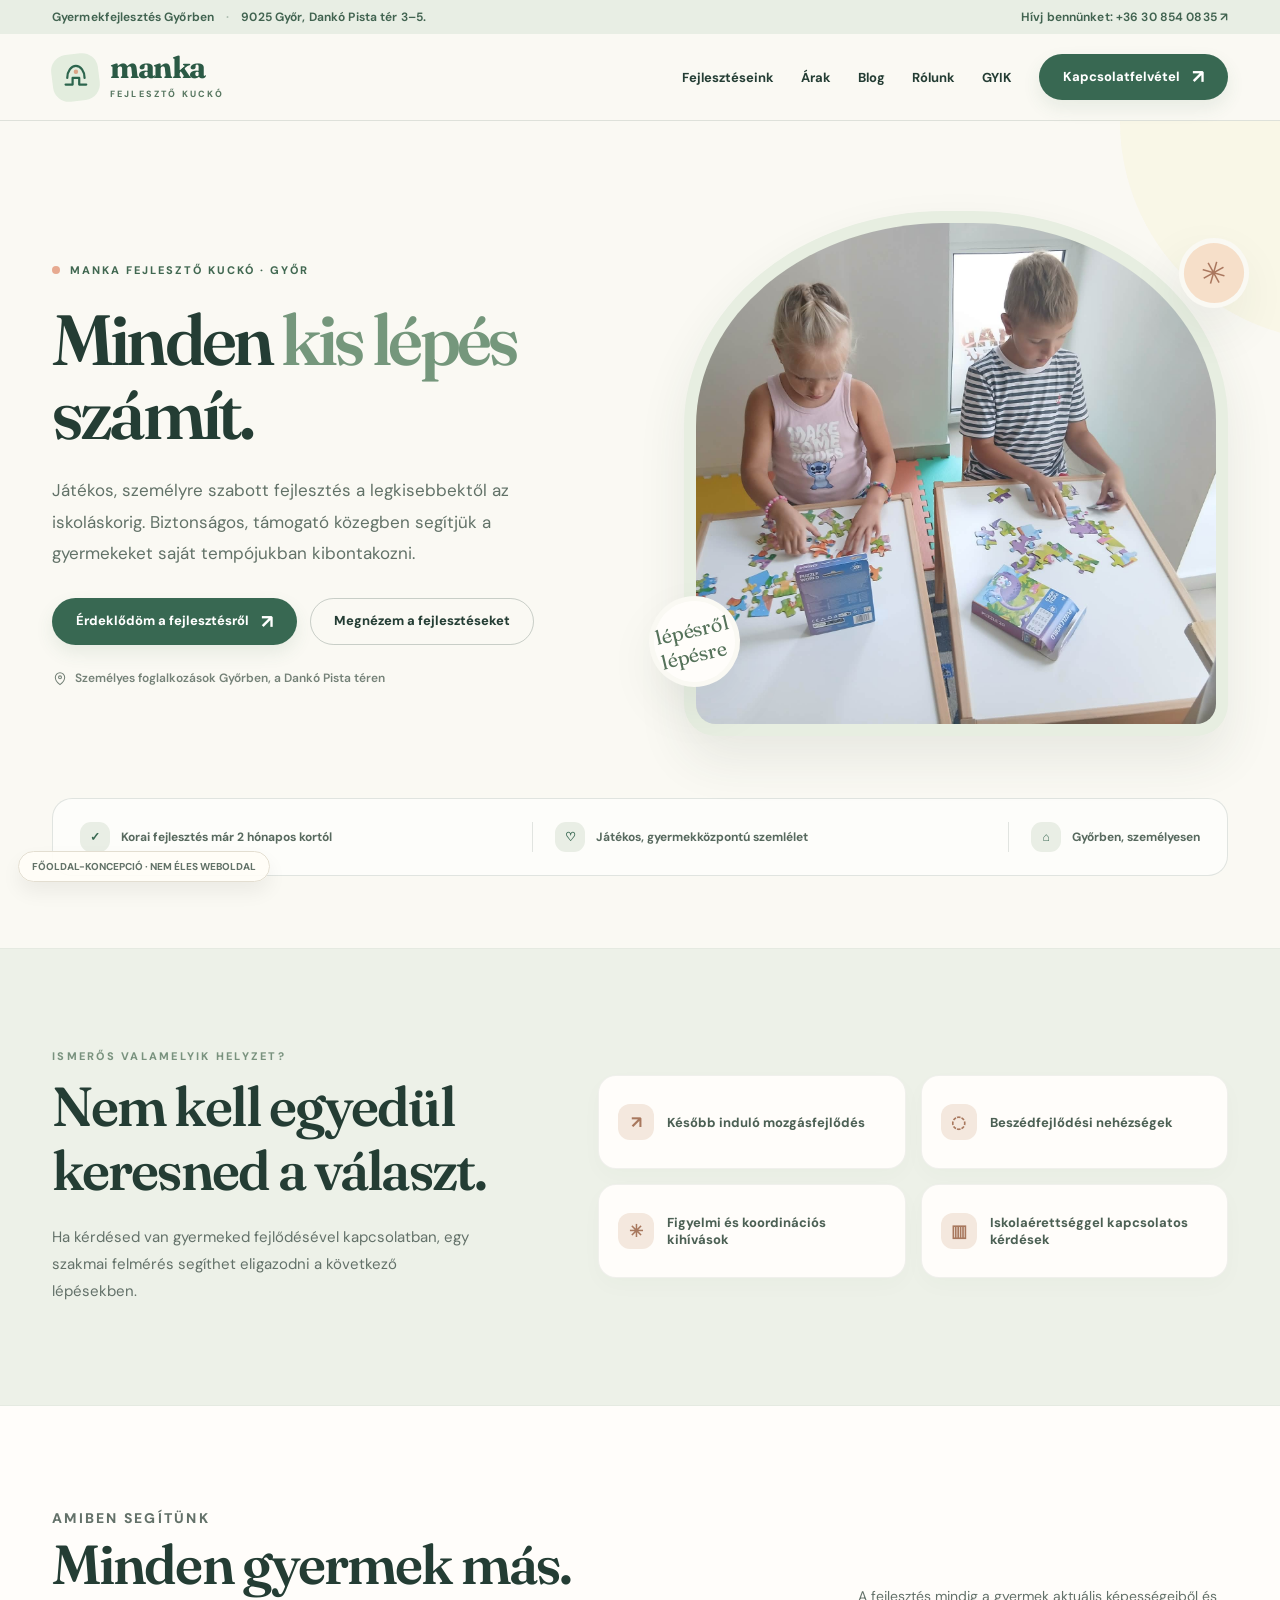
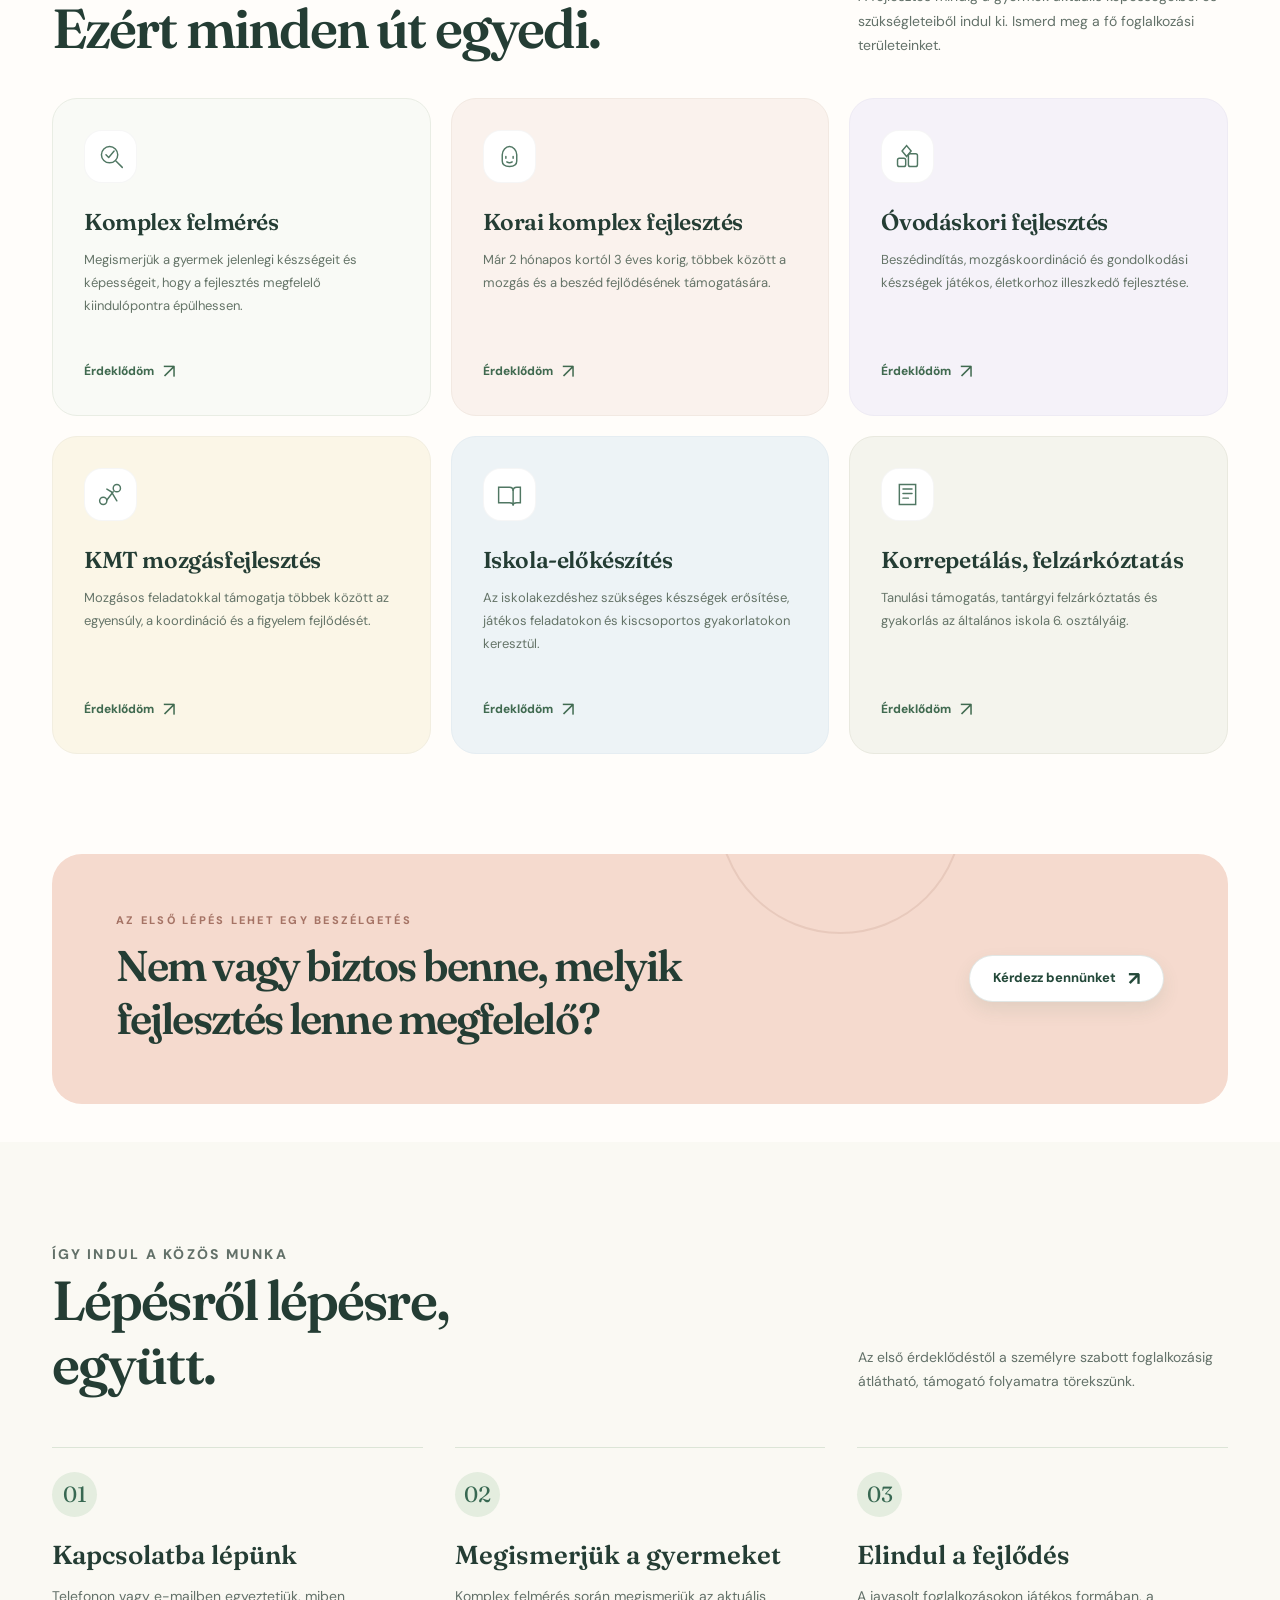
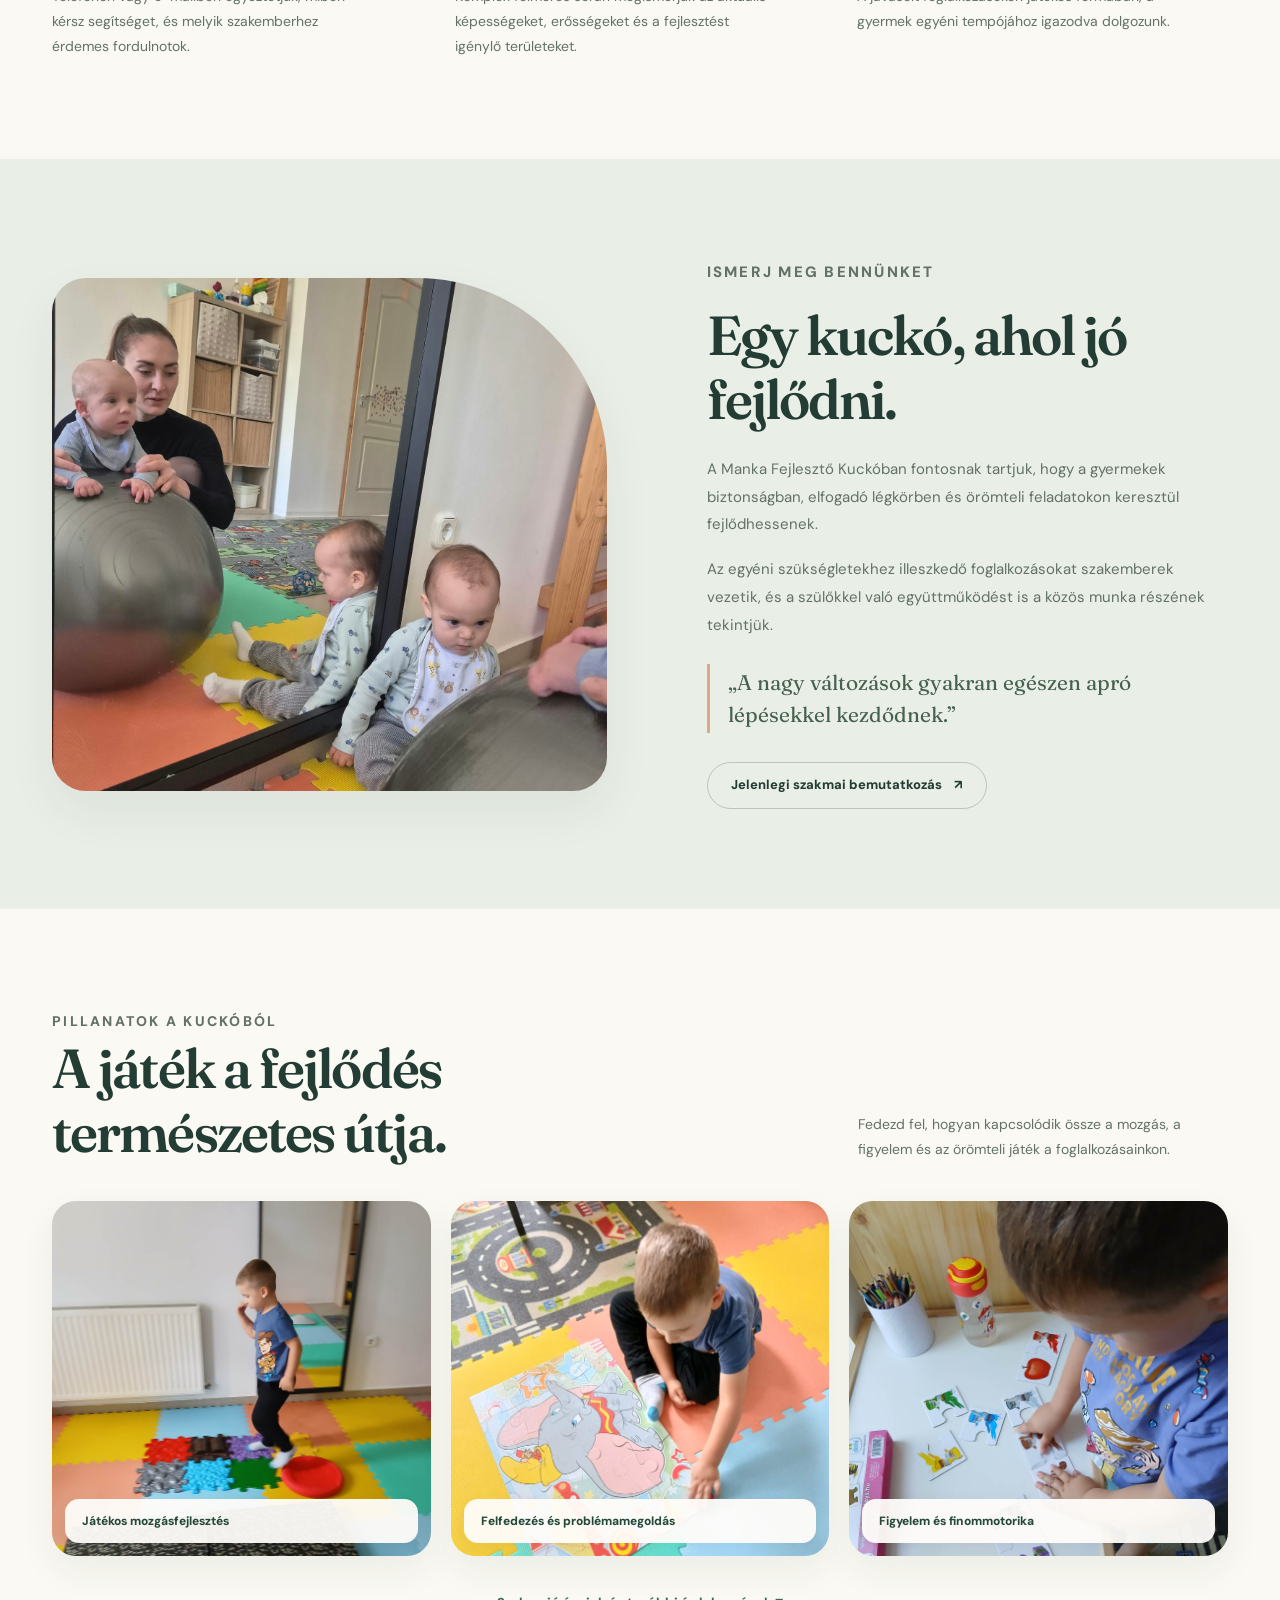
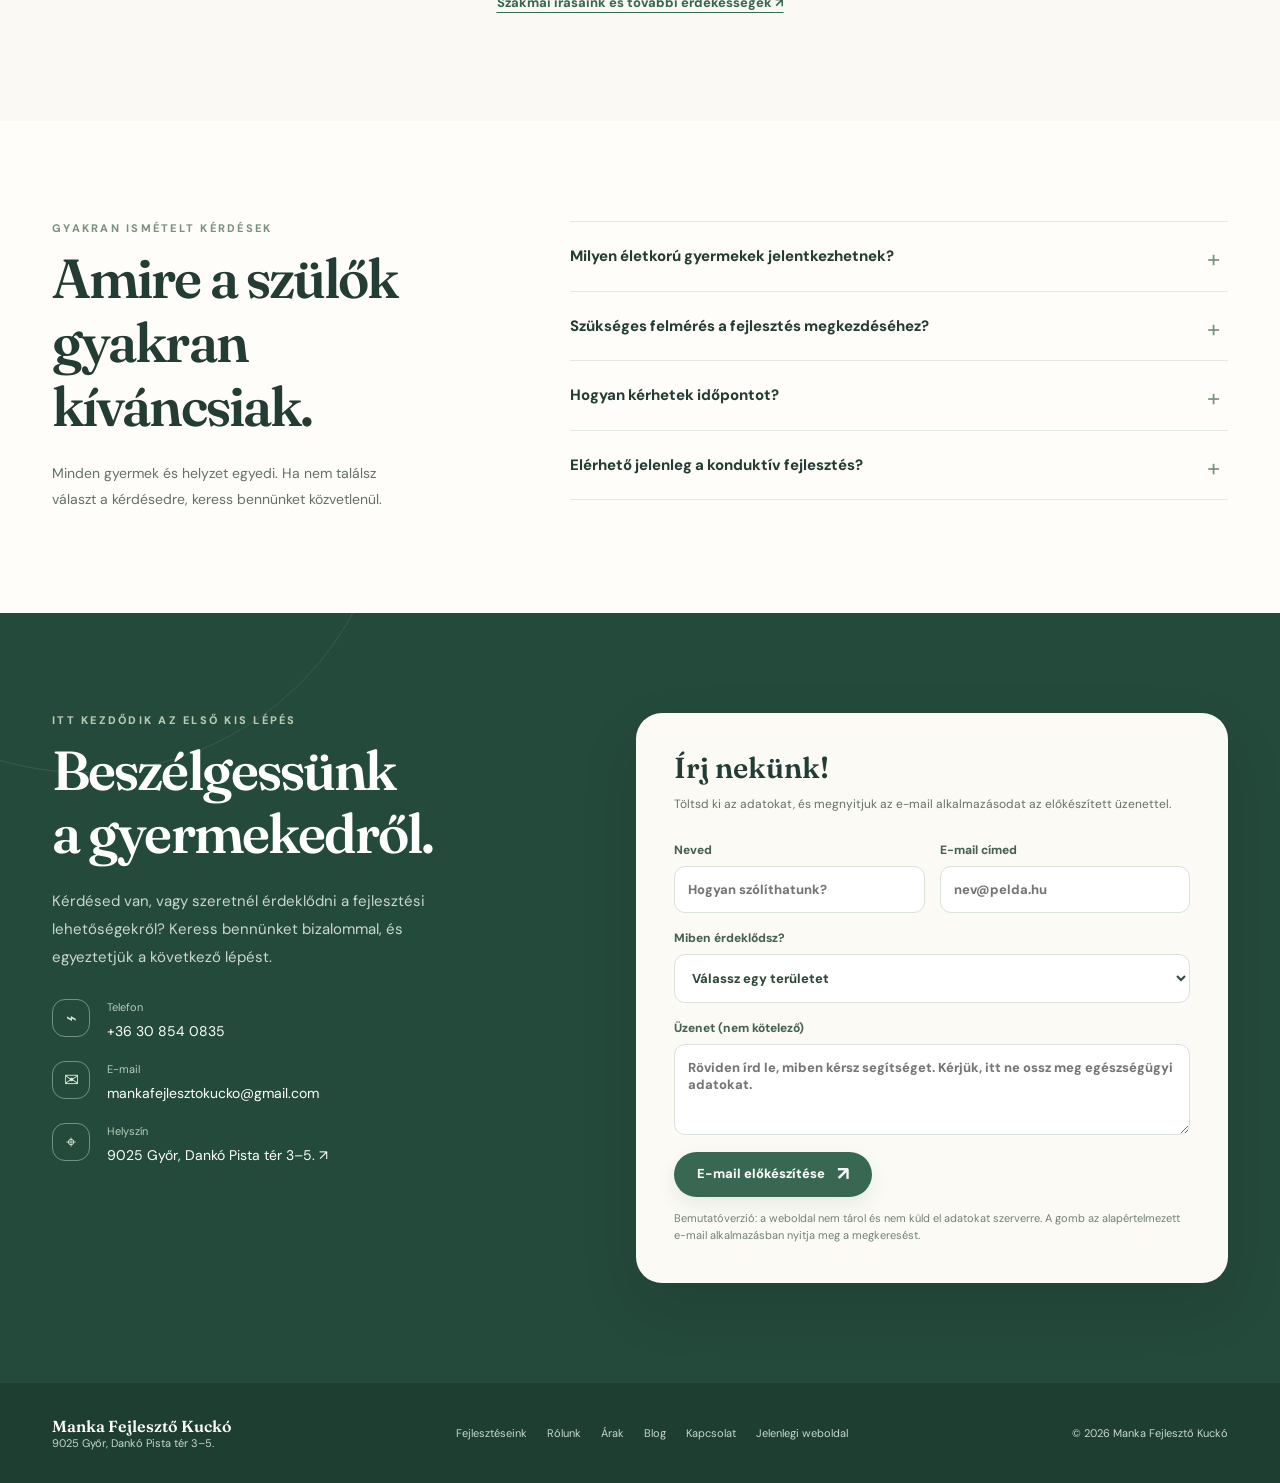
==== commit 8c5d8d0b: "Manka: gyermekfoto galeria es frissitett fooldal, Arak es Blog menupontok" ====
--- a/site/index.html
+++ b/site/index.html
@@ -247,7 +247,22 @@
       .footer-links { gap:12px }
     }
     @media (prefers-reduced-motion:reduce) { *, *::before,*::after { scroll-behavior:auto !important; transition:none !important; animation:none !important } }
-  </style>
+  
+    .photo-stories { background: #faf9f3; }
+    .photo-stories-grid { display:grid; grid-template-columns: repeat(3, minmax(0,1fr)); gap:20px; }
+    .photo-story { margin:0; position:relative; overflow:hidden; height:355px; background:#e7eee3; border-radius:24px; box-shadow:0 14px 35px rgba(44,70,56,.065); }
+    .photo-story img { width:100%; height:100%; object-fit:cover; object-position:center 38%; transition:transform .35s ease; }
+    .photo-story:nth-child(2) img { object-position:center 30%; }
+    .photo-story:hover img { transform:scale(1.035); }
+    .photo-story figcaption { position:absolute; left:13px; right:13px; bottom:13px; padding:14px 17px; border-radius:14px; background:rgba(255,253,250,.94); color:#24493a; font-size:12px; font-weight:800; box-shadow:0 5px 16px rgba(0,0,0,.06); }
+    .photo-stories-action { margin-top:28px; text-align:center; }
+    .photo-stories-action a { display:inline-block; padding:10px 0; color:var(--green); font-size:13px; font-weight:800; text-decoration:underline; text-underline-offset:5px; }
+    .hero-photo { object-position:center center; }
+    .about-photo img { object-position:center 38%; }
+    @media(max-width:820px) { .photo-stories-grid { gap:12px; } .photo-story { height:260px; border-radius:18px; } .photo-story figcaption { left:9px; right:9px; bottom:9px; padding:10px 12px; font-size:11px; } }
+    @media(max-width:620px) { .photo-stories-grid { grid-template-columns:1fr 1fr; } .photo-story:first-child { grid-column:span 2; height:310px; } .photo-story:not(:first-child) { height:255px; } .photo-story:nth-child(2) img { object-position:center 23%; } }
+    @media(max-width:380px) { .photo-story:not(:first-child) { height:215px; } .photo-story figcaption { font-size:10px; } }
+</style>
 </head>
 <body>
   <div class="topbar"><div class="container"><div>Gyermekfejlesztés Győrben <span class="sep">·</span> 9025 Győr, Dankó Pista tér 3–5.</div><a href="tel:+36308540835">Hívj bennünket: +36 30 854 0835 ↗</a></div></div>
@@ -262,7 +277,8 @@
       </button>
       <nav class="menu" id="navMenu" aria-label="Fő navigáció">
         <a href="#fejlesztesek">Fejlesztéseink</a>
-        <a href="#hogyan">Hogyan segítünk?</a>
+        <a href="arak.html">Árak</a>
+        <a href="blog.html">Blog</a>
         <a href="#rolunk">Rólunk</a>
         <a href="#kerdesek">GYIK</a>
         <a href="#kapcsolat" class="btn">Kapcsolatfelvétel <span class="arrow" aria-hidden="true">↗</span></a>
@@ -283,7 +299,7 @@
           </div>
           <div class="hero-art" aria-label="Illusztráció és a későbbi Manka fotó helye">
             <div class="hero-visual" id="heroVisual">
-              <img class="hero-photo" id="heroPhoto" alt="Játékos fejlesztés a Manka Fejlesztő Kuckóban" />
+              <img class="hero-photo" id="heroPhoto" alt="Két gyermek fejlesztő kirakós feladatot old meg a Manka Kuckóban" />
               <div class="placeholder-art" aria-hidden="true">
                 <svg viewBox="0 0 550 510" preserveAspectRatio="xMidYMid slice" xmlns="http://www.w3.org/2000/svg">
                   <rect width="550" height="510" fill="#e4ebdf"/><path d="M0 395Q145 340 275 384T550 376V510H0Z" fill="#d1dfcf"/>
@@ -342,13 +358,38 @@
 
     <section class="section steps" id="hogyan"><div class="container"><div class="section-head"><div><p class="kicker">Így indul a közös munka</p><h2>Lépésről lépésre,<br>együtt.</h2></div><p>Az első érdeklődéstől a személyre szabott foglalkozásig átlátható, támogató folyamatra törekszünk.</p></div><div class="step-grid"><div class="step"><div class="step-no">01</div><h3>Kapcsolatba lépünk</h3><p>Telefonon vagy e-mailben egyeztetjük, miben kérsz segítséget, és melyik szakemberhez érdemes fordulnotok.</p></div><div class="step"><div class="step-no">02</div><h3>Megismerjük a gyermeket</h3><p>Komplex felmérés során megismerjük az aktuális képességeket, erősségeket és a fejlesztést igénylő területeket.</p></div><div class="step"><div class="step-no">03</div><h3>Elindul a fejlődés</h3><p>A javasolt foglalkozásokon játékos formában, a gyermek egyéni tempójához igazodva dolgozunk.</p></div></div></div></section>
 
-    <section class="section about" id="rolunk"><div class="container about-grid"><div class="about-photo" id="aboutVisual"><img id="aboutPhoto" alt="A Manka Fejlesztő Kuckó fejlesztőtere és szakemberei" /><svg viewBox="0 0 540 490" preserveAspectRatio="xMidYMid slice" xmlns="http://www.w3.org/2000/svg" aria-hidden="true"><rect width="540" height="490" fill="#dce7d8"/><circle cx="410" cy="106" r="76" fill="#f6e6bd"/><path d="M0 408Q160 345 285 397T540 365V490H0Z" fill="#c8dbc8"/><rect x="48" y="164" width="230" height="200" rx="18" fill="#f1ead8"/><rect x="75" y="196" width="78" height="77" rx="10" fill="#a7c2a4"/><rect x="170" y="196" width="78" height="77" rx="10" fill="#ebccaf"/><rect x="75" y="290" width="173" height="16" rx="7" fill="#d3bd9f"/><rect x="75" y="326" width="173" height="16" rx="7" fill="#d3bd9f"/><path d="M323 385Q296 284 356 264Q422 250 442 384" fill="#df9d88"/><circle cx="382" cy="238" r="57" fill="#f5ceb0"/><path d="M326 240Q319 159 387 174Q444 171 439 230Q404 222 389 190Q368 226 326 240" fill="#76695d"/><circle cx="365" cy="244" r="3" fill="#665c51"/><circle cx="400" cy="244" r="3" fill="#665c51"/><path d="M369 265Q381 273 393 261" stroke="#a47766" stroke-width="3" fill="none" stroke-linecap="round"/><rect x="240" y="379" width="223" height="20" rx="10" fill="#acbfa8"/></svg><div class="photo-label">2. fotóhely<br><span style="font-weight:500">Fejlesztőtér vagy a szakmai csapat</span></div></div><div><p class="kicker">Ismerj meg bennünket</p><h2>Egy kuckó, ahol jó fejlődni.</h2><p>A Manka Fejlesztő Kuckóban fontosnak tartjuk, hogy a gyermekek biztonságban, elfogadó légkörben és örömteli feladatokon keresztül fejlődhessenek.</p><p>Az egyéni szükségletekhez illeszkedő foglalkozásokat szakemberek vezetik, és a szülőkkel való együttműködést is a közös munka részének tekintjük.</p><div class="about-statement">„A nagy változások gyakran egészen apró lépésekkel kezdődnek.”</div><a class="btn btn-outline" href="https://www.manka-fejleszto-kucko.hu/rolunk/" target="_blank" rel="noopener">Jelenlegi szakmai bemutatkozás <span aria-hidden="true">↗</span></a></div></div></section>
+    <section class="section about" id="rolunk"><div class="container about-grid"><div class="about-photo" id="aboutVisual"><img id="aboutPhoto" alt="Kisgyermek és fejlesztő szakember korai mozgásfejlesztő foglalkozáson" /><svg viewBox="0 0 540 490" preserveAspectRatio="xMidYMid slice" xmlns="http://www.w3.org/2000/svg" aria-hidden="true"><rect width="540" height="490" fill="#dce7d8"/><circle cx="410" cy="106" r="76" fill="#f6e6bd"/><path d="M0 408Q160 345 285 397T540 365V490H0Z" fill="#c8dbc8"/><rect x="48" y="164" width="230" height="200" rx="18" fill="#f1ead8"/><rect x="75" y="196" width="78" height="77" rx="10" fill="#a7c2a4"/><rect x="170" y="196" width="78" height="77" rx="10" fill="#ebccaf"/><rect x="75" y="290" width="173" height="16" rx="7" fill="#d3bd9f"/><rect x="75" y="326" width="173" height="16" rx="7" fill="#d3bd9f"/><path d="M323 385Q296 284 356 264Q422 250 442 384" fill="#df9d88"/><circle cx="382" cy="238" r="57" fill="#f5ceb0"/><path d="M326 240Q319 159 387 174Q444 171 439 230Q404 222 389 190Q368 226 326 240" fill="#76695d"/><circle cx="365" cy="244" r="3" fill="#665c51"/><circle cx="400" cy="244" r="3" fill="#665c51"/><path d="M369 265Q381 273 393 261" stroke="#a47766" stroke-width="3" fill="none" stroke-linecap="round"/><rect x="240" y="379" width="223" height="20" rx="10" fill="#acbfa8"/></svg><div class="photo-label">2. fotóhely<br><span style="font-weight:500">Fejlesztőtér vagy a szakmai csapat</span></div></div><div><p class="kicker">Ismerj meg bennünket</p><h2>Egy kuckó, ahol jó fejlődni.</h2><p>A Manka Fejlesztő Kuckóban fontosnak tartjuk, hogy a gyermekek biztonságban, elfogadó légkörben és örömteli feladatokon keresztül fejlődhessenek.</p><p>Az egyéni szükségletekhez illeszkedő foglalkozásokat szakemberek vezetik, és a szülőkkel való együttműködést is a közös munka részének tekintjük.</p><div class="about-statement">„A nagy változások gyakran egészen apró lépésekkel kezdődnek.”</div><a class="btn btn-outline" href="https://www.manka-fejleszto-kucko.hu/rolunk/" target="_blank" rel="noopener">Jelenlegi szakmai bemutatkozás <span aria-hidden="true">↗</span></a></div></div></section>
+
+
+    <section class="section photo-stories" id="pillanatok" aria-labelledby="pillanatok-title">
+      <div class="container">
+        <div class="section-head">
+          <div><p class="kicker">Pillanatok a Kuckóból</p><h2 id="pillanatok-title">A játék a fejlődés<br>természetes útja.</h2></div>
+          <p>Fedezd fel, hogyan kapcsolódik össze a mozgás, a figyelem és az örömteli játék a foglalkozásainkon.</p>
+        </div>
+        <div class="photo-stories-grid">
+          <figure class="photo-story">
+            <img src="./assets/images/manka-mozgasfejlesztes.jpg" alt="Gyermek egyensúlyozó és mozgásos akadálypályán a fejlesztőteremben" loading="lazy" decoding="async">
+            <figcaption>Játékos mozgásfejlesztés</figcaption>
+          </figure>
+          <figure class="photo-story">
+            <img src="./assets/images/manka-jatekos-fejlesztes.jpg" alt="Gyermek színes játékos feladattal foglalkozik a szőnyegen" loading="lazy" decoding="async">
+            <figcaption>Felfedezés és problémamegoldás</figcaption>
+          </figure>
+          <figure class="photo-story">
+            <img src="./assets/images/manka-koncentracio.jpg" alt="Gyermek képes feladatlappal és színes ceruzákkal dolgozik asztalnál" loading="lazy" decoding="async">
+            <figcaption>Figyelem és finommotorika</figcaption>
+          </figure>
+        </div>
+        <div class="photo-stories-action"><a href="blog.html">Szakmai írásaink és további érdekességek <span aria-hidden="true">↗</span></a></div>
+      </div>
+    </section>
 
     <section class="section faq" id="kerdesek"><div class="container faq-grid"><div><p class="kicker">Gyakran ismételt kérdések</p><h2>Amire a szülők<br>gyakran kíváncsiak.</h2><p class="faq-intro">Minden gyermek és helyzet egyedi. Ha nem találsz választ a kérdésedre, keress bennünket közvetlenül.</p></div><div class="accordion"><details><summary>Milyen életkorú gyermekek jelentkezhetnek?</summary><p>Korai komplex fejlesztésre 2 hónapos kortól 3 éves korig lehet érdeklődni; emellett óvodás és iskolás korú gyermekek számára is vannak foglalkozási lehetőségek.</p></details><details><summary>Szükséges felmérés a fejlesztés megkezdéséhez?</summary><p>A Manka jelenlegi szolgáltatásleírása szerint a fejlesztések megkezdését komplex felmérés előzi meg. Az érdeklődéskor egyeztetjük a pontos lépéseket.</p></details><details><summary>Hogyan kérhetek időpontot?</summary><p>Telefonon vagy e-mailben tudsz érdeklődni. Az időpontot és az aktuálisan elérhető foglalkozásokat közvetlenül egyeztetjük.</p></details><details><summary>Elérhető jelenleg a konduktív fejlesztés?</summary><p>A korábbi honlapon a konduktív fejlesztés szüneteléséről volt tájékoztatás. Az aktuális elérhetőségről kérjük, érdeklődj telefonon vagy e-mailben.</p></details></div></div></section>
 
     <section class="section contact" id="kapcsolat"><div class="container contact-grid"><div><p class="kicker">Itt kezdődik az első kis lépés</p><h2>Beszélgessünk<br>a gyermekedről.</h2><p class="contact-intro">Kérdésed van, vagy szeretnél érdeklődni a fejlesztési lehetőségekről? Keress bennünket bizalommal, és egyeztetjük a következő lépést.</p><div class="contact-detail"><span class="d-icon" aria-hidden="true">⌁</span><div><small>Telefon</small><a href="tel:+36308540835">+36 30 854 0835</a></div></div><div class="contact-detail"><span class="d-icon" aria-hidden="true">✉</span><div><small>E-mail</small><a href="mailto:mankafejlesztokucko@gmail.com">mankafejlesztokucko@gmail.com</a></div></div><div class="contact-detail"><span class="d-icon" aria-hidden="true">⌖</span><div><small>Helyszín</small><a href="https://www.google.com/maps/search/?api=1&query=9025+Gy%C5%91r+Dank%C3%B3+Pista+t%C3%A9r+3-5" target="_blank" rel="noopener">9025 Győr, Dankó Pista tér 3–5. ↗</a></div></div></div><div class="form-card"><h3>Írj nekünk!</h3><p class="hint">Töltsd ki az adatokat, és megnyitjuk az e-mail alkalmazásodat az előkészített üzenettel.</p><form id="enquiryForm"><div class="field-grid"><label class="field">Neved<input type="text" name="name" placeholder="Hogyan szólíthatunk?" autocomplete="name" required /></label><label class="field">E-mail címed<input type="email" name="email" placeholder="nev@pelda.hu" autocomplete="email" required /></label></div><label class="field">Miben érdeklődsz?<select name="service" required><option value="">Válassz egy területet</option><option>Komplex felmérés</option><option>Korai komplex fejlesztés</option><option>Óvodáskori fejlesztés</option><option>KMT mozgásfejlesztés</option><option>Iskola-előkészítés</option><option>Korrepetálás, felzárkóztatás</option><option>Nem tudom még / általános kérdés</option></select></label><label class="field">Üzenet (nem kötelező)<textarea name="message" placeholder="Röviden írd le, miben kérsz segítséget. Kérjük, itt ne ossz meg egészségügyi adatokat."></textarea></label><button type="submit" class="btn">E-mail előkészítése <span class="arrow" aria-hidden="true">↗</span></button><p class="form-note">Bemutatóverzió: a weboldal nem tárol és nem küld el adatokat szerverre. A gomb az alapértelmezett e-mail alkalmazásban nyitja meg a megkeresést.</p></form></div></div></section>
   </main>
-  <footer><div class="container footer-row"><div><strong>Manka Fejlesztő Kuckó</strong><br>9025 Győr, Dankó Pista tér 3–5.</div><div class="footer-links"><a href="#fejlesztesek">Fejlesztéseink</a><a href="#rolunk">Rólunk</a><a href="#kapcsolat">Kapcsolat</a><a href="https://www.manka-fejleszto-kucko.hu/" target="_blank" rel="noopener">Jelenlegi weboldal</a></div><div>© <span id="year"></span> Manka Fejlesztő Kuckó</div></div></footer>
+  <footer><div class="container footer-row"><div><strong>Manka Fejlesztő Kuckó</strong><br>9025 Győr, Dankó Pista tér 3–5.</div><div class="footer-links"><a href="#fejlesztesek">Fejlesztéseink</a><a href="#rolunk">Rólunk</a><a href="arak.html">Árak</a><a href="blog.html">Blog</a><a href="#kapcsolat">Kapcsolat</a><a href="https://www.manka-fejleszto-kucko.hu/" target="_blank" rel="noopener">Jelenlegi weboldal</a></div><div>© <span id="year"></span> Manka Fejlesztő Kuckó</div></div></footer>
   <div class="prototype-banner">FŐOLDAL-KONCEPCIÓ · NEM ÉLES WEBOLDAL</div>
   <a class="mobile-cta" href="tel:+36308540835" aria-label="Telefonhívás indítása">☎ &nbsp; Hívás indítása</a>
   <script>
@@ -366,8 +407,8 @@
       });
       // A helyi fotók megjelennek, amint a megadott fájlok feltöltésre kerülnek.
       function applyPhoto(imgId,visualId,url){if(!url)return; var img=document.getElementById(imgId); img.onload=function(){document.getElementById(visualId).classList.add('has-image')};img.src=url;}
-      applyPhoto('heroPhoto','heroVisual','./assets/images/manka-fooldal.webp');
-      applyPhoto('aboutPhoto','aboutVisual','./assets/images/manka-csapat.webp');
+      applyPhoto('heroPhoto','heroVisual','./assets/images/manka-gyerekek-fejlesztes.jpg');
+      applyPhoto('aboutPhoto','aboutVisual','./assets/images/manka-korai-fejlesztes.jpg');
       window.mankaPreview={applyPhoto:applyPhoto};
     })();
   </script>
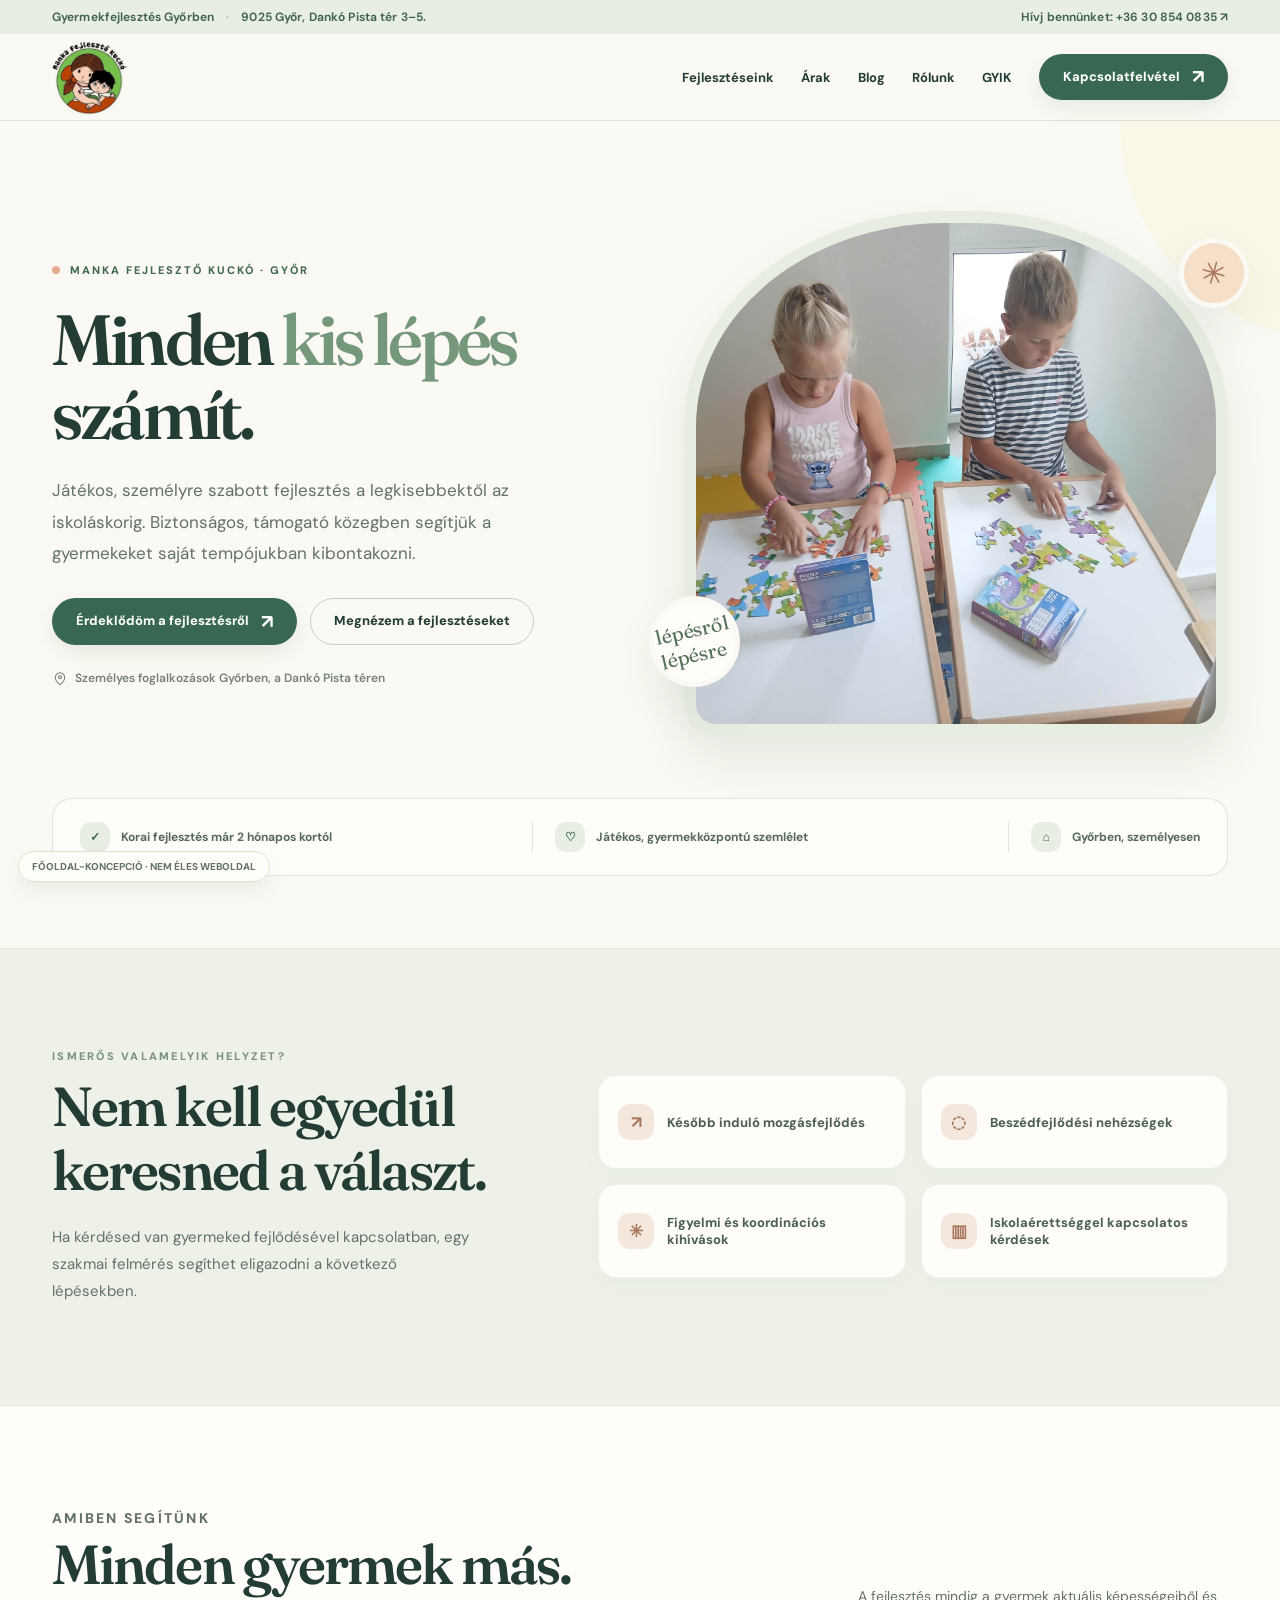
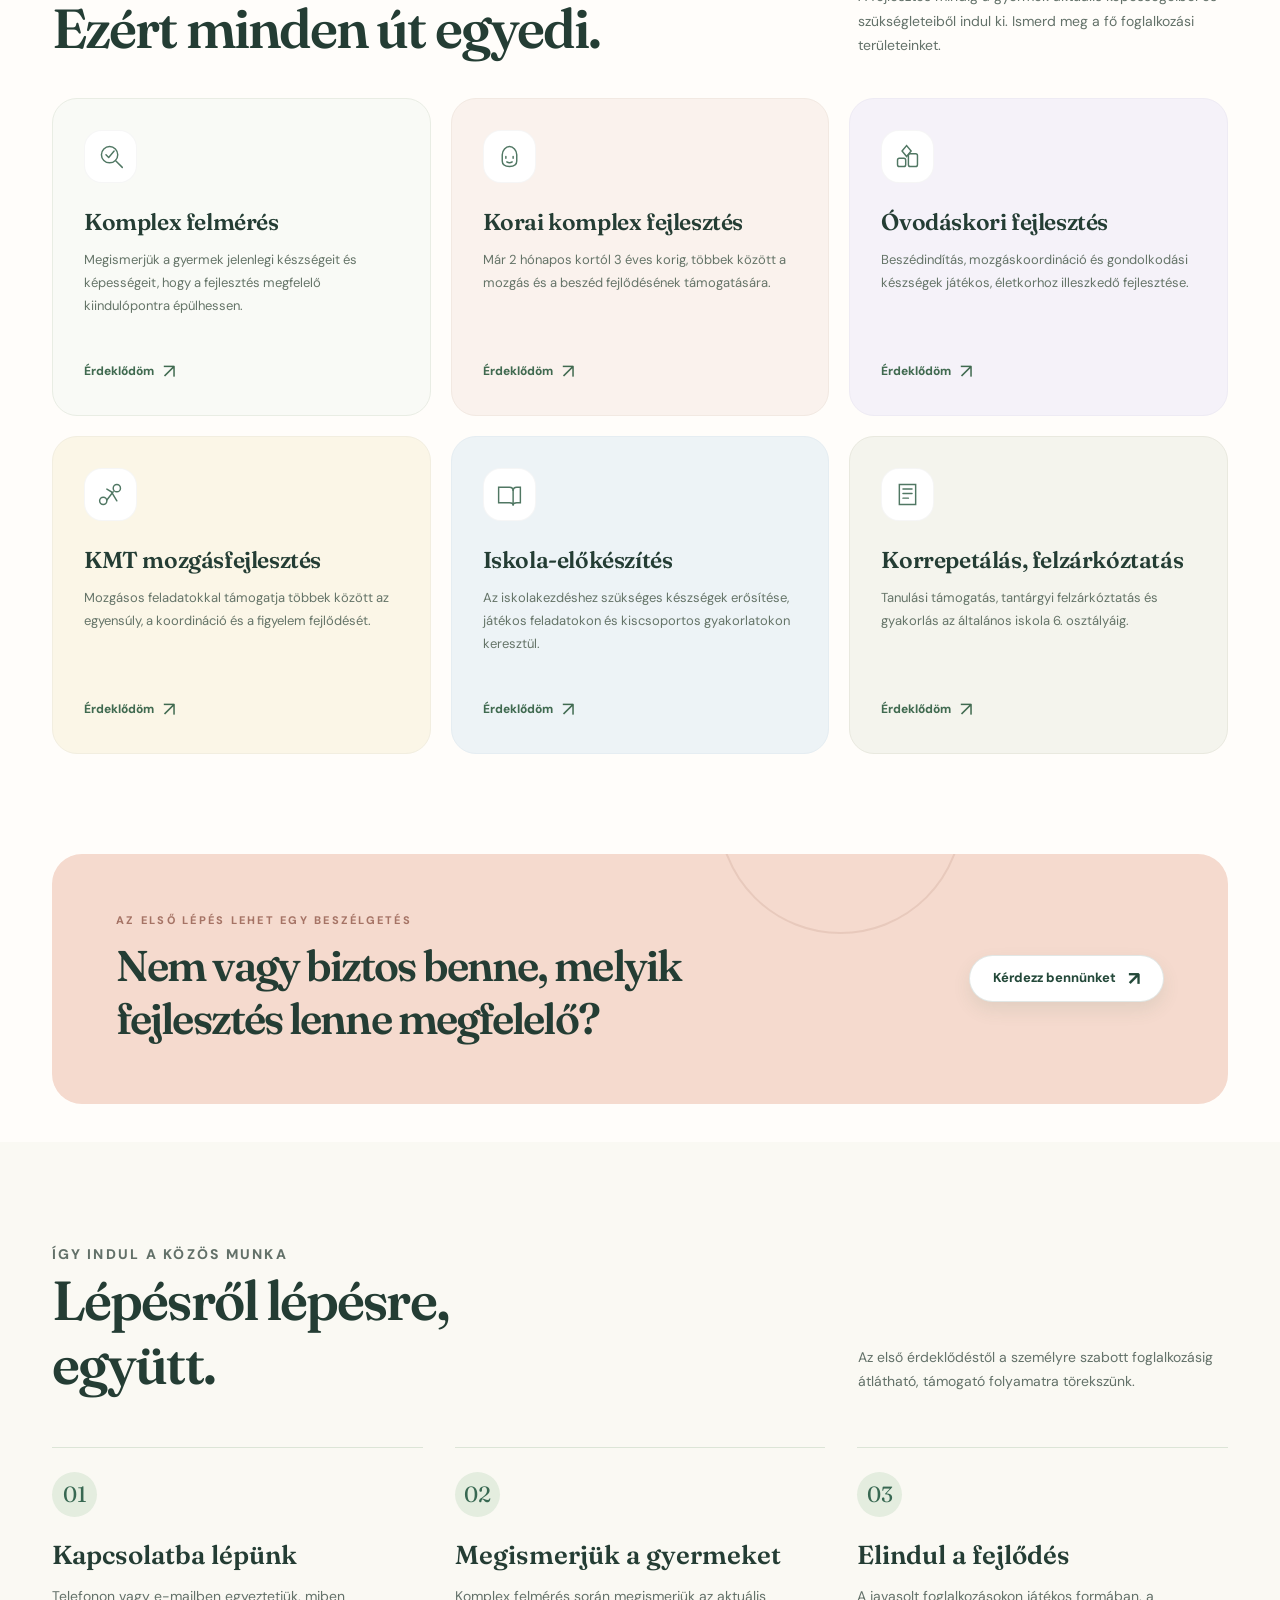
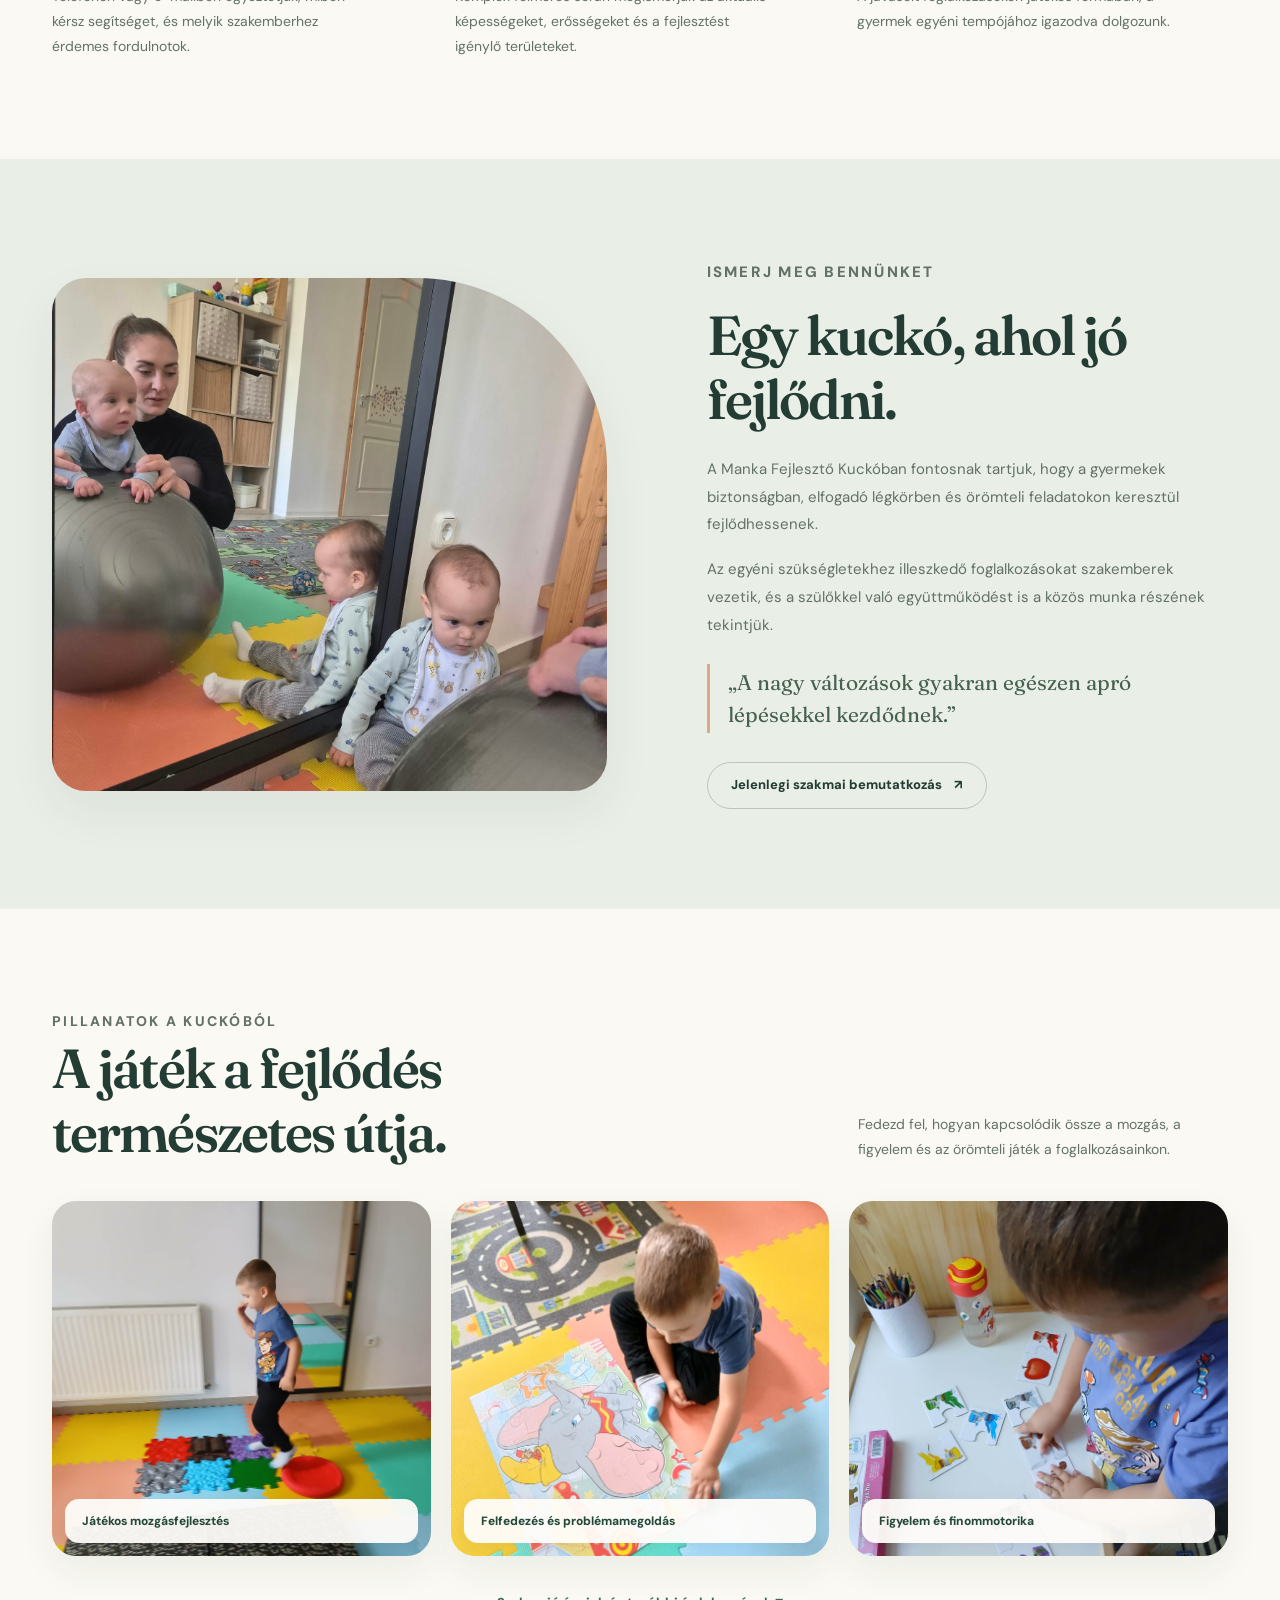
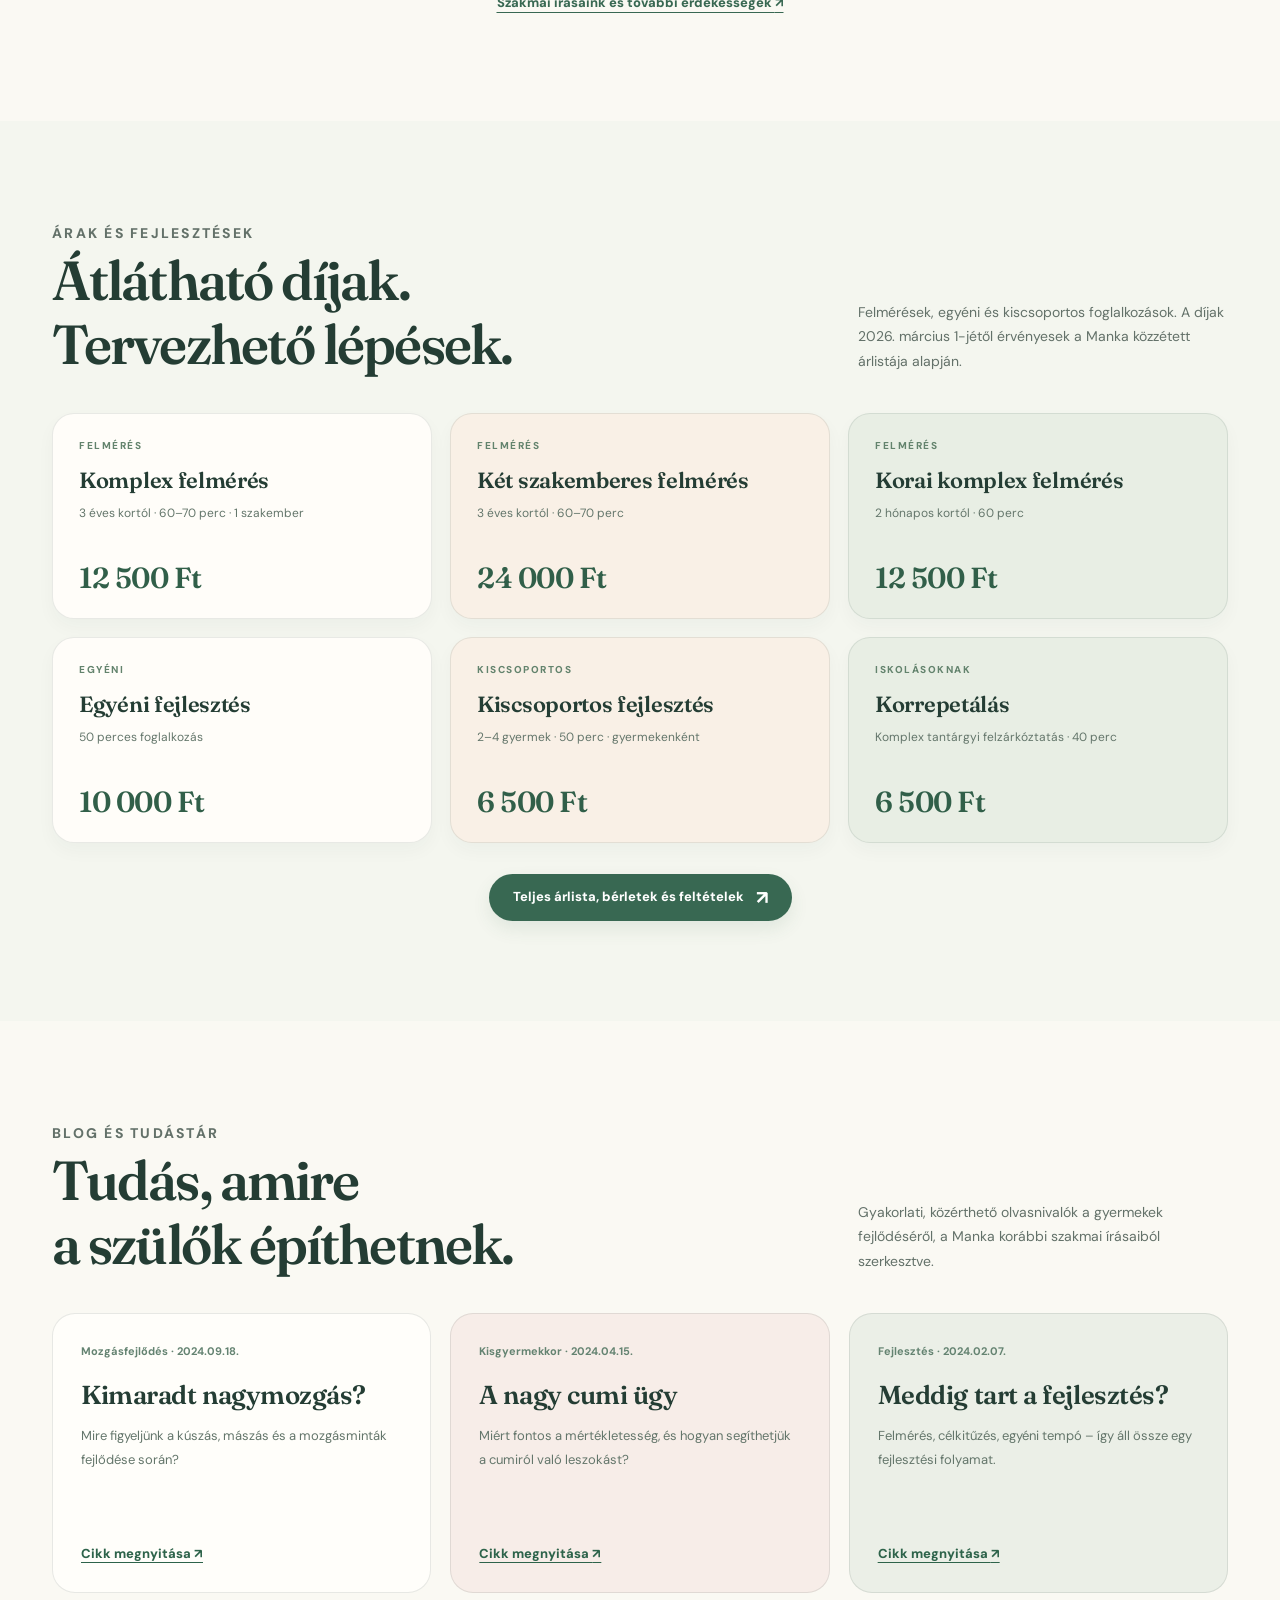
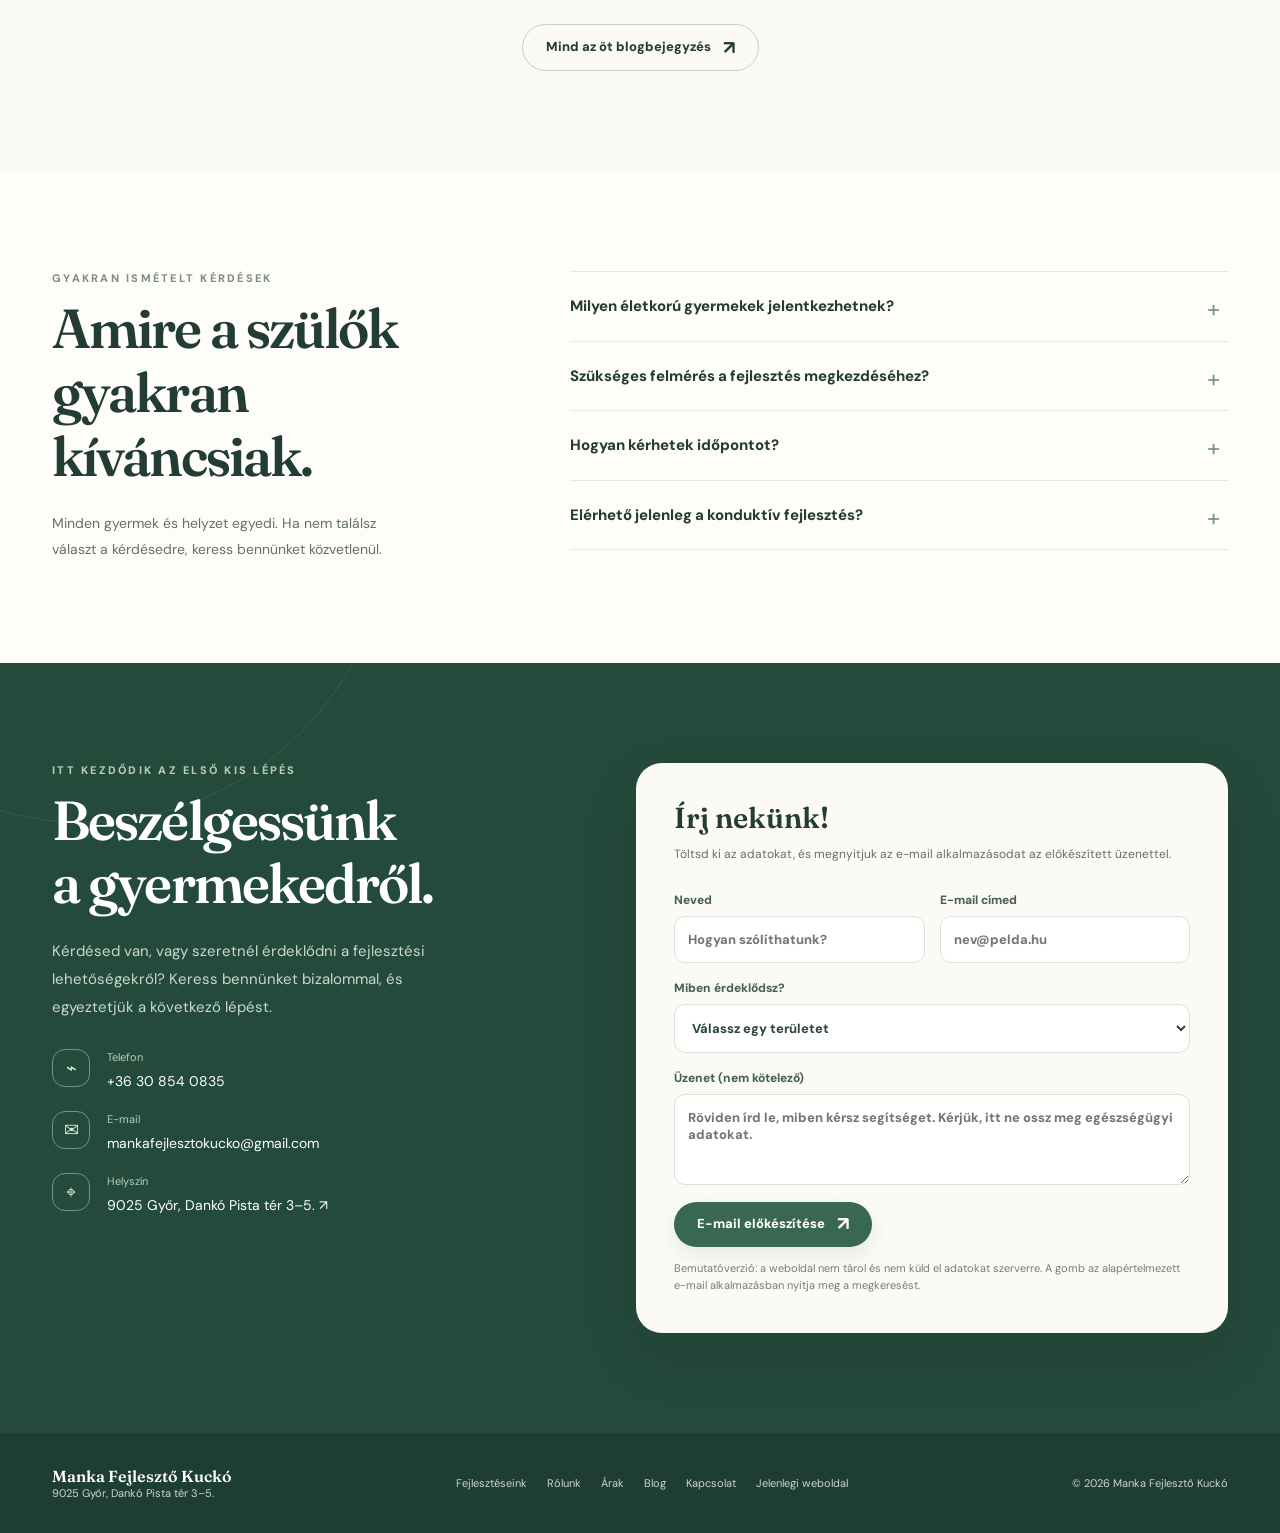
==== commit 67df1987: "Manka: eredeti logo, kiemelt arak es 5 mukodo blogcikk" ====
--- a/site/index.html
+++ b/site/index.html
@@ -262,16 +262,39 @@
     @media(max-width:820px) { .photo-stories-grid { gap:12px; } .photo-story { height:260px; border-radius:18px; } .photo-story figcaption { left:9px; right:9px; bottom:9px; padding:10px 12px; font-size:11px; } }
     @media(max-width:620px) { .photo-stories-grid { grid-template-columns:1fr 1fr; } .photo-story:first-child { grid-column:span 2; height:310px; } .photo-story:not(:first-child) { height:255px; } .photo-story:nth-child(2) img { object-position:center 23%; } }
     @media(max-width:380px) { .photo-story:not(:first-child) { height:215px; } .photo-story figcaption { font-size:10px; } }
+
+    /* Original Manka branding */
+    .brand-mark-img{width:76px;height:76px;display:block;object-fit:contain;mix-blend-mode:multiply}
+    .brand{min-width:76px}
+    .quick-prices{background:#f4f6ef}
+    .quick-price-grid{display:grid;grid-template-columns:repeat(3,minmax(0,1fr));gap:18px}
+    .quick-price-card{padding:25px 26px 23px;background:#fffdf9;border:1px solid rgba(36,61,52,.10);border-radius:22px;min-height:206px;display:flex;flex-direction:column;box-shadow:0 8px 18px rgba(36,61,52,.035)}
+    .quick-price-card:nth-child(3n+2){background:#f9f0e6}
+    .quick-price-card:nth-child(3n+3){background:#e8eee4}
+    .quick-price-type{color:#63836d;text-transform:uppercase;font-size:10px;font-weight:800;letter-spacing:1.5px;margin:0 0 15px}
+    .quick-price-card h3{font-family:'Fraunces',Georgia,serif;font-size:22px;font-weight:600;line-height:1.24;margin:0 0 9px;letter-spacing:-.3px}
+    .quick-price-card>p:not(.quick-price-type){font-size:12px;color:#64766b;line-height:1.6;margin:0 0 13px}
+    .quick-price-card strong{font-family:'Fraunces',Georgia,serif;font-size:29px;font-weight:600;color:#315f49;letter-spacing:-.5px;margin-top:auto}
+    .quick-action{text-align:center;margin-top:31px}
+    .home-blog{background:#faf9f3}
+    .home-blog-grid{display:grid;grid-template-columns:repeat(3,minmax(0,1fr));gap:19px}
+    .home-blog-card{background:#fffefa;border:1px solid rgba(36,61,52,.11);border-radius:23px;padding:30px 28px;display:flex;flex-direction:column;min-height:280px}
+    .home-blog-card:nth-child(2){background:#f7ede8}
+    .home-blog-card:nth-child(3){background:#ebefe7}
+    .home-blog-meta{color:#648371;font-size:11px;font-weight:700}
+    .home-blog-card h3{font-family:'Fraunces',Georgia,serif;font-weight:600;line-height:1.22;font-size:26px;letter-spacing:-.45px;margin:22px 0 12px}
+    .home-blog-card p{font-size:13px;line-height:1.8;color:#64766b;margin:0 0 22px}
+    .home-blog-card a{margin-top:auto;color:#2d634a;font-size:13px;font-weight:800;text-decoration:underline;text-underline-offset:4px}
+    @media(max-width:1050px){.quick-price-grid{grid-template-columns:repeat(2,1fr)}.home-blog-grid{grid-template-columns:repeat(2,1fr)}}
+    @media(max-width:820px){.brand-mark-img{width:59px;height:59px}.brand{min-width:59px}}
+    @media(max-width:620px){.quick-price-grid,.home-blog-grid{grid-template-columns:1fr}.quick-price-card,.home-blog-card{min-height:auto}.quick-price-card strong{margin-top:15px}.home-blog-card a{margin-top:15px}}
 </style>
-</head>
+<link rel="icon" type="image/jpeg" href="./assets/images/manka-logo.jpg"></head>
 <body>
   <div class="topbar"><div class="container"><div>Gyermekfejlesztés Győrben <span class="sep">·</span> 9025 Győr, Dankó Pista tér 3–5.</div><a href="tel:+36308540835">Hívj bennünket: +36 30 854 0835 ↗</a></div></div>
   <header class="header">
     <div class="container nav">
-      <a class="brand" href="#kezdolap" aria-label="Manka Fejlesztő Kuckó – Kezdőlap">
-        <span class="brand-icon" aria-hidden="true"><svg width="33" height="33" viewBox="0 0 40 40" fill="none"><path d="M10 20.5C10 12.4 14.8 6 20.5 6S31 12.4 31 20.5" stroke="#2c654d" stroke-width="2.7" stroke-linecap="round"/><path d="M8 28.5h8.5v-8h8v8H33" stroke="#2c654d" stroke-width="2.7" stroke-linecap="round" stroke-linejoin="round"/><circle cx="20.5" cy="13" r="2.7" fill="#dca487"/></svg></span>
-        <span><span class="brand-name">manka</span><span class="brand-caption">Fejlesztő Kuckó</span></span>
-      </a>
+      <a class="brand" href="#kezdolap" aria-label="Manka Fejlesztő Kuckó – kezdőlap"><img class="brand-mark-img" src="./assets/images/manka-logo.jpg" width="76" height="76" alt="Manka Fejlesztő Kuckó logó"></a>
       <button class="menu-toggle" id="menuToggle" type="button" aria-label="Menü megnyitása" aria-controls="navMenu" aria-expanded="false">
         <svg width="21" height="21" viewBox="0 0 24 24" fill="none" stroke="currentColor" stroke-width="2" stroke-linecap="round"><path d="M4 7h16M4 12h16M4 17h16"/></svg>
       </button>
@@ -385,6 +408,32 @@
       </div>
     </section>
 
+
+    <section class="section quick-prices" id="arak" aria-labelledby="arak-cim">
+      <div class="container">
+        <div class="section-head"><div><p class="kicker">Árak és fejlesztések</p><h2 id="arak-cim">Átlátható díjak.<br>Tervezhető lépések.</h2></div><p>Felmérések, egyéni és kiscsoportos foglalkozások. A díjak 2026. március 1-jétől érvényesek a Manka közzétett árlistája alapján.</p></div>
+        <div class="quick-price-grid">
+          <article class="quick-price-card"><p class="quick-price-type">Felmérés</p><h3>Komplex felmérés</h3><p>3 éves kortól · 60–70 perc · 1 szakember</p><strong>12 500 Ft</strong></article>
+          <article class="quick-price-card"><p class="quick-price-type">Felmérés</p><h3>Két szakemberes felmérés</h3><p>3 éves kortól · 60–70 perc</p><strong>24 000 Ft</strong></article>
+          <article class="quick-price-card"><p class="quick-price-type">Felmérés</p><h3>Korai komplex felmérés</h3><p>2 hónapos kortól · 60 perc</p><strong>12 500 Ft</strong></article>
+          <article class="quick-price-card"><p class="quick-price-type">Egyéni</p><h3>Egyéni fejlesztés</h3><p>50 perces foglalkozás</p><strong>10 000 Ft</strong></article>
+          <article class="quick-price-card"><p class="quick-price-type">Kiscsoportos</p><h3>Kiscsoportos fejlesztés</h3><p>2–4 gyermek · 50 perc · gyermekenként</p><strong>6 500 Ft</strong></article>
+          <article class="quick-price-card"><p class="quick-price-type">Iskolásoknak</p><h3>Korrepetálás</h3><p>Komplex tantárgyi felzárkóztatás · 40 perc</p><strong>6 500 Ft</strong></article>
+        </div>
+        <div class="quick-action"><a class="btn" href="arak.html">Teljes árlista, bérletek és feltételek <span class="arrow" aria-hidden="true">↗</span></a></div>
+      </div>
+    </section>
+    <section class="section home-blog" id="blog" aria-labelledby="blog-cim">
+      <div class="container">
+        <div class="section-head"><div><p class="kicker">Blog és tudástár</p><h2 id="blog-cim">Tudás, amire<br>a szülők építhetnek.</h2></div><p>Gyakorlati, közérthető olvasnivalók a gyermekek fejlődéséről, a Manka korábbi szakmai írásaiból szerkesztve.</p></div>
+        <div class="home-blog-grid">
+          <article class="home-blog-card"><span class="home-blog-meta">Mozgásfejlődés · 2024.09.18.</span><h3>Kimaradt nagymozgás?</h3><p>Mire figyeljünk a kúszás, mászás és a mozgásminták fejlődése során?</p><a href="blog/kimaradt-nagymozgas.html">Cikk megnyitása <span aria-hidden="true">↗</span></a></article>
+          <article class="home-blog-card"><span class="home-blog-meta">Kisgyermekkor · 2024.04.15.</span><h3>A nagy cumi ügy</h3><p>Miért fontos a mértékletesség, és hogyan segíthetjük a cumiról való leszokást?</p><a href="blog/cumi.html">Cikk megnyitása <span aria-hidden="true">↗</span></a></article>
+          <article class="home-blog-card"><span class="home-blog-meta">Fejlesztés · 2024.02.07.</span><h3>Meddig tart a fejlesztés?</h3><p>Felmérés, célkitűzés, egyéni tempó – így áll össze egy fejlesztési folyamat.</p><a href="blog/terapias-folyamat.html">Cikk megnyitása <span aria-hidden="true">↗</span></a></article>
+        </div>
+        <div class="quick-action"><a class="btn btn-outline" href="blog.html">Mind az öt blogbejegyzés <span class="arrow" aria-hidden="true">↗</span></a></div>
+      </div>
+    </section>
     <section class="section faq" id="kerdesek"><div class="container faq-grid"><div><p class="kicker">Gyakran ismételt kérdések</p><h2>Amire a szülők<br>gyakran kíváncsiak.</h2><p class="faq-intro">Minden gyermek és helyzet egyedi. Ha nem találsz választ a kérdésedre, keress bennünket közvetlenül.</p></div><div class="accordion"><details><summary>Milyen életkorú gyermekek jelentkezhetnek?</summary><p>Korai komplex fejlesztésre 2 hónapos kortól 3 éves korig lehet érdeklődni; emellett óvodás és iskolás korú gyermekek számára is vannak foglalkozási lehetőségek.</p></details><details><summary>Szükséges felmérés a fejlesztés megkezdéséhez?</summary><p>A Manka jelenlegi szolgáltatásleírása szerint a fejlesztések megkezdését komplex felmérés előzi meg. Az érdeklődéskor egyeztetjük a pontos lépéseket.</p></details><details><summary>Hogyan kérhetek időpontot?</summary><p>Telefonon vagy e-mailben tudsz érdeklődni. Az időpontot és az aktuálisan elérhető foglalkozásokat közvetlenül egyeztetjük.</p></details><details><summary>Elérhető jelenleg a konduktív fejlesztés?</summary><p>A korábbi honlapon a konduktív fejlesztés szüneteléséről volt tájékoztatás. Az aktuális elérhetőségről kérjük, érdeklődj telefonon vagy e-mailben.</p></details></div></div></section>
 
     <section class="section contact" id="kapcsolat"><div class="container contact-grid"><div><p class="kicker">Itt kezdődik az első kis lépés</p><h2>Beszélgessünk<br>a gyermekedről.</h2><p class="contact-intro">Kérdésed van, vagy szeretnél érdeklődni a fejlesztési lehetőségekről? Keress bennünket bizalommal, és egyeztetjük a következő lépést.</p><div class="contact-detail"><span class="d-icon" aria-hidden="true">⌁</span><div><small>Telefon</small><a href="tel:+36308540835">+36 30 854 0835</a></div></div><div class="contact-detail"><span class="d-icon" aria-hidden="true">✉</span><div><small>E-mail</small><a href="mailto:mankafejlesztokucko@gmail.com">mankafejlesztokucko@gmail.com</a></div></div><div class="contact-detail"><span class="d-icon" aria-hidden="true">⌖</span><div><small>Helyszín</small><a href="https://www.google.com/maps/search/?api=1&query=9025+Gy%C5%91r+Dank%C3%B3+Pista+t%C3%A9r+3-5" target="_blank" rel="noopener">9025 Győr, Dankó Pista tér 3–5. ↗</a></div></div></div><div class="form-card"><h3>Írj nekünk!</h3><p class="hint">Töltsd ki az adatokat, és megnyitjuk az e-mail alkalmazásodat az előkészített üzenettel.</p><form id="enquiryForm"><div class="field-grid"><label class="field">Neved<input type="text" name="name" placeholder="Hogyan szólíthatunk?" autocomplete="name" required /></label><label class="field">E-mail címed<input type="email" name="email" placeholder="nev@pelda.hu" autocomplete="email" required /></label></div><label class="field">Miben érdeklődsz?<select name="service" required><option value="">Válassz egy területet</option><option>Komplex felmérés</option><option>Korai komplex fejlesztés</option><option>Óvodáskori fejlesztés</option><option>KMT mozgásfejlesztés</option><option>Iskola-előkészítés</option><option>Korrepetálás, felzárkóztatás</option><option>Nem tudom még / általános kérdés</option></select></label><label class="field">Üzenet (nem kötelező)<textarea name="message" placeholder="Röviden írd le, miben kérsz segítséget. Kérjük, itt ne ossz meg egészségügyi adatokat."></textarea></label><button type="submit" class="btn">E-mail előkészítése <span class="arrow" aria-hidden="true">↗</span></button><p class="form-note">Bemutatóverzió: a weboldal nem tárol és nem küld el adatokat szerverre. A gomb az alapértelmezett e-mail alkalmazásban nyitja meg a megkeresést.</p></form></div></div></section>
